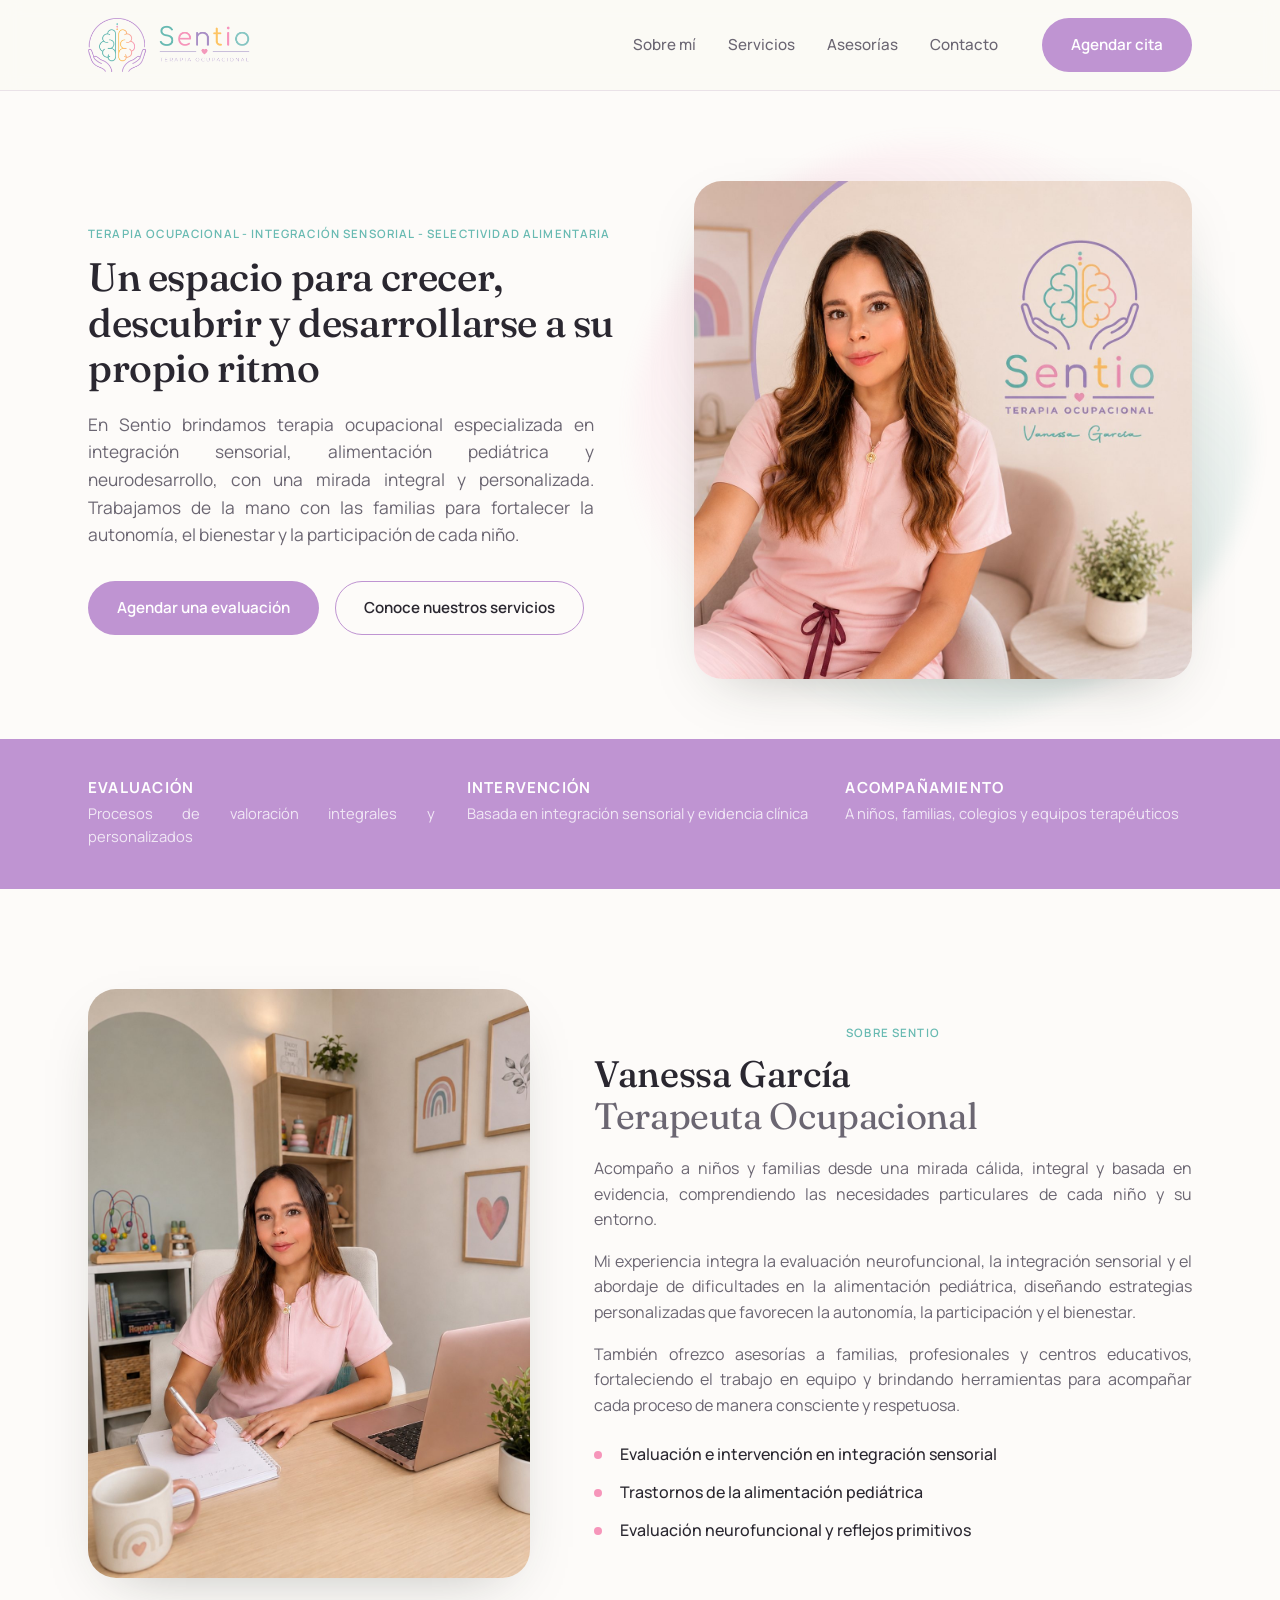
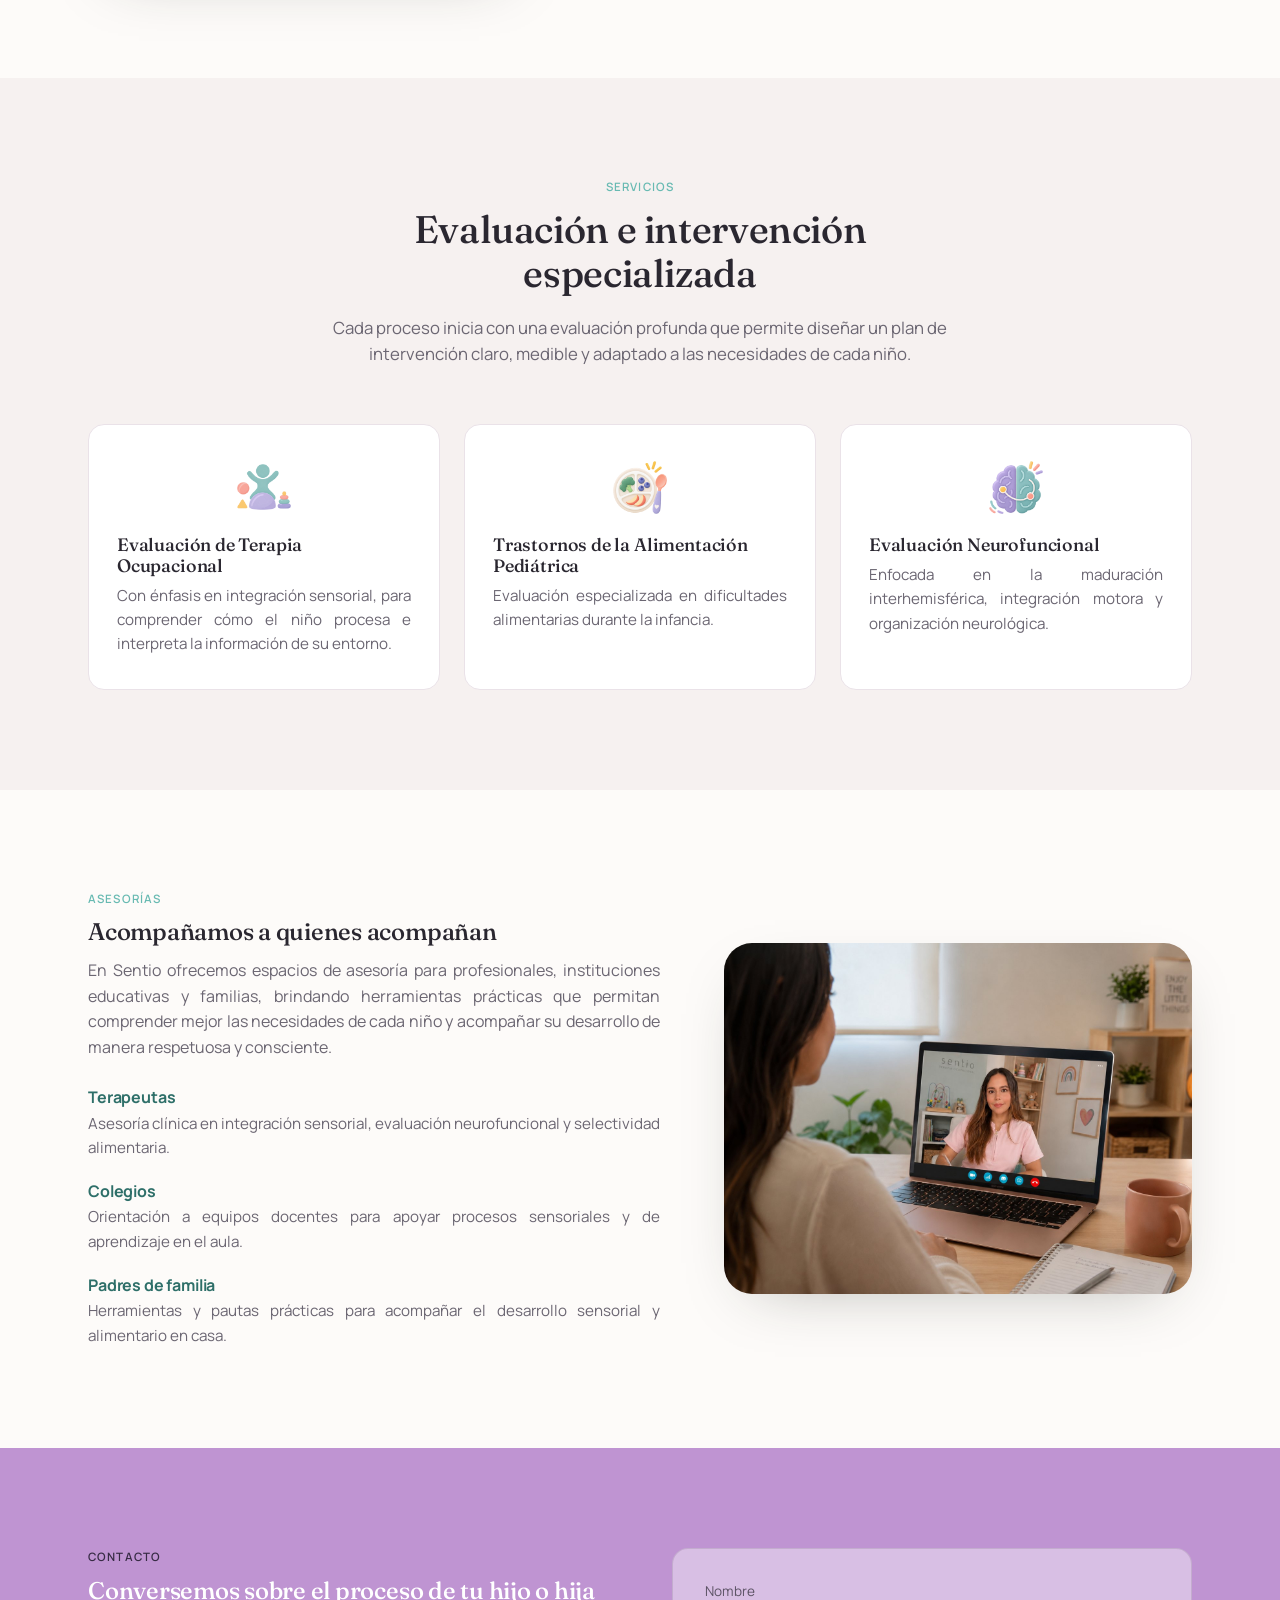
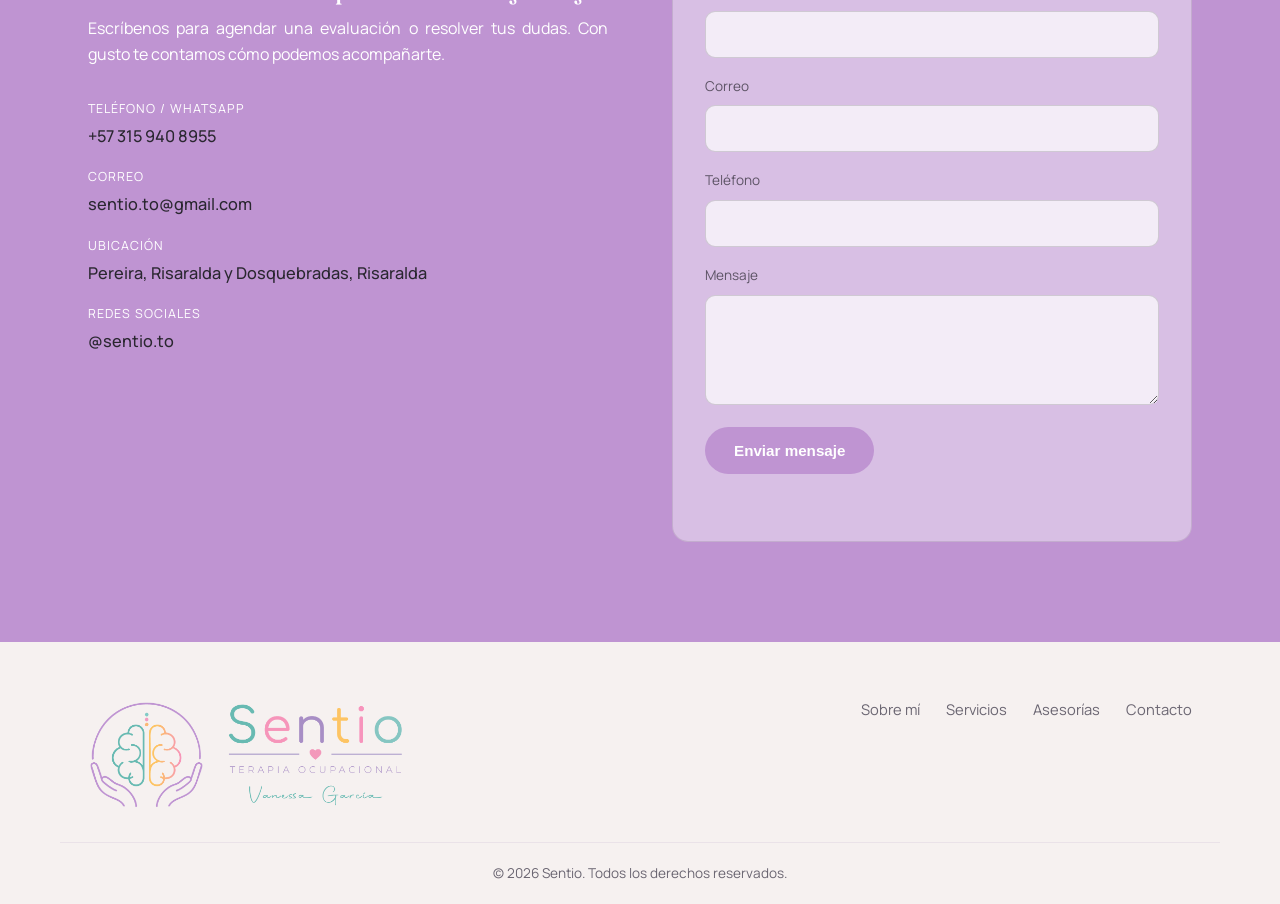
==== index.html @ c3e01d0d "Initial commit: Sentio website Sitio estático (HTML/CSS/JS) para el centro de terapia ocupacional Se" ====
<!DOCTYPE html>
<html lang="es">
<head>
<meta charset="UTF-8">
<meta name="viewport" content="width=device-width, initial-scale=1.0">
<title>Sentio | Terapia Ocupacional &mdash; Vanessa García</title>
<meta name="description" content="Sentio, centro de terapia ocupacional dirigido por Vanessa García. Evaluación e intervención en integración sensorial, trastornos de la alimentación pediátrica, evaluación neurofuncional, reflejos primitivos y selectividad alimentaria. Asesorías para terapeutas, colegios y padres.">
<link rel="preconnect" href="https://fonts.googleapis.com">
<link rel="preconnect" href="https://fonts.gstatic.com" crossorigin>
<link href="https://fonts.googleapis.com/css2?family=Fraunces:opsz,wght@9..144,400;9..144,500;9..144,600&family=Manrope:wght@300;400;500;600;700&display=swap" rel="stylesheet">
<link rel="stylesheet" href="css/style.css">
<link rel="icon" type="image/png" href="assets/logo/sentio-icon.png">
</head>
<body>

<!-- ============ HEADER ============ -->
<header class="site-header" id="top">
  <div class="container header-inner">
    <a href="#top" class="logo">
      <img src="assets/logo/sentio-logo.png" alt="Sentio — Terapia Ocupacional" class="logo-full" width="245" height="82">
    </a>

    <nav class="main-nav" id="main-nav">
      <a href="#sobre">Sobre mí</a>
      <a href="#servicios">Servicios</a>
      <a href="#asesorias">Asesorías</a>
      <a href="#contacto">Contacto</a>
    </nav>

    <a href="#contacto" class="btn btn-primary nav-cta">Agendar cita</a>

    <button class="menu-toggle" id="menu-toggle" aria-label="Abrir menú" aria-expanded="false">
      <span></span><span></span><span></span>
    </button>
  </div>
</header>

<!-- ============ HERO ============ -->
<section class="hero">
  <div class="container hero-inner">
    <div class="hero-copy">
      <p class="eyebrow">Terapia Ocupacional - Integración Sensorial - Selectividad Alimentaria</p>
      <h1>Un espacio para crecer, descubrir y desarrollarse a su propio ritmo</h1>
      <p class="hero-lead">
        En Sentio brindamos terapia ocupacional especializada en integración sensorial,
        alimentación pediátrica y neurodesarrollo, con una mirada integral y personalizada.
        Trabajamos de la mano con las familias para fortalecer la autonomía, el bienestar
        y la participación de cada niño.
      </p>
      <div class="hero-actions">
        <a href="#contacto" class="btn btn-primary">Agendar una evaluación</a>
        <a href="#servicios" class="btn btn-ghost">Conoce nuestros servicios</a>
      </div>
    </div>

    <div class="hero-media">
      <img src="assets/images/hero.jpg" alt="Vanessa García, terapeuta ocupacional de Sentio" class="hero-photo">
      <div class="hero-shape" aria-hidden="true"></div>
    </div>
  </div>
</section>

<!-- ============ MARCA / VALORES ============ -->
<section class="strip">
  <div class="container strip-inner">
    <div class="strip-item">
      <h3>Evaluación</h3>
      <p>Procesos de valoración integrales y personalizados</p>
    </div>
    <div class="strip-item">
      <h3>Intervención</h3>
      <p>Basada en integración sensorial y evidencia clínica</p>
    </div>
    <div class="strip-item">
      <h3>Acompañamiento</h3>
      <p>A niños, familias, colegios y equipos terapéuticos</p>
    </div>
  </div>
</section>

<!-- ============ SOBRE MÍ ============ -->
<section class="section" id="sobre">
  <div class="container about-grid">
    <div class="about-media">
      <img src="assets/images/vanessa.jpg" alt="Vanessa García, terapeuta ocupacional" class="about-photo">
    </div>
    <div class="about-copy">
      <p class="eyebrow">Sobre Sentio</p>
      <h2>Vanessa García<br><span class="text-muted">Terapeuta Ocupacional</span></h2>
      <p>
        Acompaño a niños y familias desde una mirada cálida, integral y basada en evidencia,
        comprendiendo las necesidades particulares de cada niño y su entorno.
      </p>
      <p>
        Mi experiencia integra la evaluación neurofuncional, la integración sensorial y el
        abordaje de dificultades en la alimentación pediátrica, diseñando estrategias
        personalizadas que favorecen la autonomía, la participación y el bienestar.
      </p>
      <p>
        También ofrezco asesorías a familias, profesionales y centros educativos, fortaleciendo
        el trabajo en equipo y brindando herramientas para acompañar cada proceso de manera
        consciente y respetuosa.
      </p>
      <ul class="about-list">
        <li>Evaluación e intervención en integración sensorial</li>
        <li>Trastornos de la alimentación pediátrica</li>
        <li>Evaluación neurofuncional y reflejos primitivos</li>
      </ul>
    </div>
  </div>
</section>

<!-- ============ SERVICIOS ============ -->
<section class="section section-alt" id="servicios">
  <div class="container">
    <div class="section-head">
      <p class="eyebrow">Servicios</p>
      <h2>Evaluación e intervención especializada</h2>
      <p class="section-lead">
        Cada proceso inicia con una evaluación profunda que permite diseñar un plan de intervención
        claro, medible y adaptado a las necesidades de cada niño.
      </p>
    </div>

    <div class="cards-grid">
      <article class="card">
        <div class="card-icon" aria-hidden="true">
          <img src="assets/icons/icon-evaluacion-to.png" alt="">
        </div>
        <h3>Evaluación de Terapia Ocupacional</h3>
        <p>Con énfasis en integración sensorial, para comprender cómo el niño procesa e interpreta la información de su entorno.</p>
      </article>

      <article class="card">
        <div class="card-icon" aria-hidden="true">
          <img src="assets/icons/icon-alimentacion.png" alt="">
        </div>
        <h3>Trastornos de la Alimentación Pediátrica</h3>
        <p>Evaluación especializada en dificultades alimentarias durante la infancia.</p>
      </article>

      <article class="card">
        <div class="card-icon" aria-hidden="true">
          <img src="assets/icons/icon-neurofuncional.png" alt="">
        </div>
        <h3>Evaluación Neurofuncional</h3>
        <p>Enfocada en la maduración interhemisférica, integración motora y organización neurológica.</p>
      </article>
    </div>
  </div>
</section>

<!-- ============ ASESORÍAS ============ -->
<section class="section" id="asesorias">
  <div class="container asesorias-grid">
    <div class="asesorias-copy">
      <p class="eyebrow">Asesorías</p>
      <h2>Acompañamos a quienes acompañan</h2>
      <p>
        En Sentio ofrecemos espacios de asesoría para profesionales, instituciones educativas
        y familias, brindando herramientas prácticas que permitan comprender mejor las
        necesidades de cada niño y acompañar su desarrollo de manera respetuosa y consciente.
      </p>
      <div class="asesorias-list">
        <div class="asesorias-item">
          <h4>Terapeutas</h4>
          <p>Asesoría clínica en integración sensorial, evaluación neurofuncional y selectividad alimentaria.</p>
        </div>
        <div class="asesorias-item">
          <h4>Colegios</h4>
          <p>Orientación a equipos docentes para apoyar procesos sensoriales y de aprendizaje en el aula.</p>
        </div>
        <div class="asesorias-item">
          <h4>Padres de familia</h4>
          <p>Herramientas y pautas prácticas para acompañar el desarrollo sensorial y alimentario en casa.</p>
        </div>
      </div>
    </div>
    <div class="asesorias-media">
      <img src="assets/images/asesorias.jpg" alt="Asesoría virtual de Sentio a terapeutas, colegios y padres" class="asesorias-photo">
    </div>
  </div>
</section>

<!-- ============ CONTACTO ============ -->
<section class="section section-dark" id="contacto">
  <div class="container contact-grid">
    <div class="contact-copy">
      <p class="eyebrow">Contacto</p>
      <h2>Conversemos sobre el proceso de tu hijo o hija</h2>
      <p>
        Escríbenos para agendar una evaluación o resolver tus dudas. Con gusto te contamos cómo
        podemos acompañarte.
      </p>
      <ul class="contact-details">
        <li>
          <span class="contact-label">Teléfono / WhatsApp</span>
          <a href="https://wa.me/573159408955" target="_blank" rel="noopener">+57 315 940 8955</a>
        </li>
        <li>
          <span class="contact-label">Correo</span>
          <a href="mailto:sentio.to@gmail.com">sentio.to@gmail.com</a>
        </li>
        <li>
          <span class="contact-label">Ubicación</span>
          <span>Pereira, Risaralda y Dosquebradas, Risaralda</span>
        </li>
        <li>
          <span class="contact-label">Redes sociales</span>
          <a href="https://www.instagram.com/sentio.to/" target="_blank" rel="noopener">@sentio.to</a>
        </li>
      </ul>
    </div>

    <form class="contact-form" id="contact-form" action="contact.php" method="POST">
      <div class="form-row">
        <label for="name">Nombre</label>
        <input type="text" id="name" name="name" required>
      </div>
      <div class="form-row">
        <label for="email">Correo</label>
        <input type="email" id="email" name="email" required>
      </div>
      <div class="form-row">
        <label for="phone">Teléfono</label>
        <input type="tel" id="phone" name="phone">
      </div>
      <div class="form-row">
        <label for="message">Mensaje</label>
        <textarea id="message" name="message" rows="4" required></textarea>
      </div>
      <!-- honeypot anti-spam: campo oculto que los bots suelen rellenar -->
      <div class="form-hp" aria-hidden="true">
        <label for="website">Sitio web</label>
        <input type="text" id="website" name="website" tabindex="-1" autocomplete="off">
      </div>
      <button type="submit" class="btn btn-primary form-submit">Enviar mensaje</button>
      <p class="form-note" id="form-note"></p>
    </form>
  </div>
</section>

<!-- ============ FOOTER ============ -->
<footer class="site-footer">
  <div class="container footer-inner">
    <div class="footer-brand">
      <img src="assets/logo/sentio-wordmark.png" alt="Sentio — Terapia Ocupacional" class="footer-logo-img" width="220" height="87">
    </div>
    <nav class="footer-nav">
      <a href="#sobre">Sobre mí</a>
      <a href="#servicios">Servicios</a>
      <a href="#asesorias">Asesorías</a>
      <a href="#contacto">Contacto</a>
    </nav>
  </div>
  <div class="container">
    <p class="footer-copy">&copy; <span id="year"></span> Sentio. Todos los derechos reservados.</p>
  </div>
</footer>

<script src="js/script.js"></script>
</body>
</html>
---- css/style.css ----
/* ==========================================================================
   SENTIO — hoja de estilos
   Paleta y tipografía marcadas como PLACEHOLDER: reemplazar los valores en
   :root cuando Vanessa provea los colores y logo oficiales de la marca.
   ========================================================================== */

:root{
  /* --- Colores de marca Sentio (extraídos del logotipo) --- */
  --color-teal:          #3F9088;   /* turquesa — color primario */
  --color-teal-light:    #68BAB2;
  --color-teal-dark:     #2E6F69;
  --color-pink:          #F695BA;   /* rosa */
  --color-pink-dark:     #E4679C;
  --color-purple:        #BF94D2;   /* lavanda */
  --color-purple-dark:   #8C68A3;
  --color-purple-deep:   #372B45;   /* lavanda muy oscuro — fondo sección contacto */
  --color-yellow:        #FDC464;   /* amarillo/durazno */

  --color-primary:       var(--color-teal);
  --color-primary-dark:  var(--color-teal-dark);
  --color-accent:        var(--color-pink);
  --color-ink:           #2A2730;   /* texto principal */
  --color-ink-soft:      #6B6672;
  --color-bg:            #FDFBF9;   /* fondo cálido */
  --color-bg-alt:        #F6F1F0;
  --color-surface:       #FFFFFF;
  --color-border:        #EAE2E8;

  --font-display: "Fraunces", Georgia, serif;
  --font-body: "Manrope", -apple-system, BlinkMacSystemFont, "Segoe UI", sans-serif;

  --radius-lg: 28px;
  --radius-md: 16px;
  --radius-sm: 10px;

  --shadow-soft: 0 20px 60px -30px rgba(35, 40, 31, 0.35);
  --container-w: 1160px;
}

*, *::before, *::after{ box-sizing: border-box; }
html{ scroll-behavior: smooth; }
body{
  margin: 0;
  font-family: var(--font-body);
  color: var(--color-ink);
  background: var(--color-bg);
  line-height: 1.6;
  -webkit-font-smoothing: antialiased;
}
img{ max-width: 100%; display: block; }
a{ color: inherit; text-decoration: none; }
ul{ list-style: none; margin: 0; padding: 0; }
h1, h2, h3, h4{
  font-family: var(--font-display);
  font-weight: 500;
  line-height: 1.15;
  margin: 0 0 .5em;
  letter-spacing: -0.01em;
}
p{ margin: 0 0 1em; color: var(--color-ink-soft); text-align: justify; }
.text-muted{ color: var(--color-ink-soft); font-weight: 400; }

.container{
  width: 100%;
  max-width: var(--container-w);
  margin: 0 auto;
  padding: 0 28px;
}

.eyebrow{
  text-transform: uppercase;
  letter-spacing: .1em;
  font-size: .72rem;
  font-weight: 600;
  color: var(--color-teal-light);
  margin-bottom: .9em;
}

/* --- Buttons --- */
.btn{
  display: inline-flex;
  align-items: center;
  justify-content: center;
  padding: 14px 28px;
  border-radius: 999px;
  font-weight: 600;
  font-size: .95rem;
  border: 1px solid transparent;
  cursor: pointer;
  transition: transform .18s ease, box-shadow .18s ease, background .18s ease, color .18s ease;
  white-space: nowrap;
}
.btn-primary{
  background: var(--color-purple);
  color: #fff;
  box-shadow: var(--shadow-soft);
}
.btn-primary:hover{ background: var(--color-purple-dark); transform: translateY(-2px); }
.btn-ghost{
  background: transparent;
  color: var(--color-ink);
  border-color: var(--color-purple);
}
.btn-ghost:hover{ border-color: var(--color-purple-dark); color: var(--color-purple-dark); }

/* ==========================================================================
   HEADER
   ========================================================================== */
.site-header{
  position: sticky;
  top: 0;
  z-index: 100;
  background: rgba(251, 249, 245, 0.85);
  backdrop-filter: blur(10px);
  border-bottom: 1px solid var(--color-border);
}
.header-inner{
  display: flex;
  align-items: center;
  justify-content: space-between;
  padding-top: 18px;
  padding-bottom: 18px;
  gap: 24px;
}
.logo{
  display: inline-flex;
  align-items: center;
  gap: 10px;
  color: var(--color-primary-dark);
}
.logo-full{ display: block; height: 54px; width: auto; }
.main-nav{ display: flex; gap: 32px; margin-left: auto; }
.main-nav a{
  font-size: .95rem;
  font-weight: 500;
  color: var(--color-ink-soft);
  transition: color .15s ease;
}
.main-nav a:hover{ color: var(--color-primary-dark); }
.nav-cta{ margin-left: 20px; }
.menu-toggle{
  display: none;
  flex-direction: column;
  gap: 5px;
  background: none;
  border: none;
  cursor: pointer;
  padding: 6px;
}
.menu-toggle span{
  width: 22px; height: 2px; background: var(--color-ink);
  transition: transform .2s ease, opacity .2s ease;
}

/* ==========================================================================
   HERO
   ========================================================================== */
.hero{ padding: 90px 0 60px; overflow: hidden; }
.hero-inner{
  display: grid;
  grid-template-columns: 1.05fr .95fr;
  align-items: center;
  gap: 56px;
}
.hero h1{
  font-size: clamp(1.8rem, 3.1vw, 2.6rem);
  color: var(--color-ink);
}
.hero-lead{ font-size: 1.08rem; max-width: 46ch; text-align: justify; }
.hero-actions{ display: flex; gap: 16px; margin-top: 32px; flex-wrap: wrap; }

.hero-media{ position: relative; }
.hero-shape{
  position: absolute;
  inset: -8% -12%;
  background: radial-gradient(circle at 30% 30%, var(--color-accent) 0%, transparent 60%),
              radial-gradient(circle at 75% 75%, var(--color-primary) 0%, transparent 55%);
  opacity: .18;
  z-index: 0;
  border-radius: 50%;
  filter: blur(10px);
}
.hero-photo{
  position: relative;
  z-index: 1;
  aspect-ratio: 1 / 1;
  width: 100%;
  object-fit: cover;
  border-radius: var(--radius-lg);
  box-shadow: var(--shadow-soft);
}

/* ==========================================================================
   STRIP
   ========================================================================== */
.strip{ background: var(--color-purple); color: #fff; padding: 40px 0; }
.strip-inner{
  display: grid;
  grid-template-columns: repeat(3, 1fr);
  gap: 32px;
}
.strip-item h3{
  font-family: var(--font-body);
  font-size: .95rem;
  font-weight: 700;
  text-transform: uppercase;
  letter-spacing: .08em;
  color: #fff;
  margin-bottom: .35em;
}
.strip-item p{ color: rgba(255,255,255,.78); margin: 0; font-size: .92rem; }

/* ==========================================================================
   SECTIONS (generic)
   ========================================================================== */
.section{ padding: 100px 0; }
.section-alt{ background: var(--color-bg-alt); }
.section-head{ max-width: 640px; margin: 0 auto 56px; text-align: center; }
.section-head p{ text-align: center; }
.section-head h2{ font-size: clamp(1.8rem, 3vw, 2.4rem); }
.section-lead{ font-size: 1.05rem; }

/* --- About --- */
.about-grid{
  display: grid;
  grid-template-columns: .85fr 1.15fr;
  gap: 64px;
  align-items: center;
}
.about-photo{
  aspect-ratio: 3 / 4;
  width: 100%;
  object-fit: cover;
  border-radius: var(--radius-lg);
  box-shadow: var(--shadow-soft);
}
.about-copy .eyebrow{ text-align: center; }
.about-copy h2{ font-size: clamp(1.8rem, 3vw, 2.3rem); }
.about-list{ margin-top: 24px; display: flex; flex-direction: column; gap: 12px; }
.about-list li{
  position: relative;
  padding-left: 26px;
  color: var(--color-ink);
  font-weight: 500;
}
.about-list li::before{
  content: "";
  position: absolute;
  left: 0; top: 9px;
  width: 8px; height: 8px;
  border-radius: 50%;
  background: var(--color-accent);
}

/* --- Cards / Servicios --- */
.cards-grid{
  display: grid;
  grid-template-columns: repeat(3, 1fr);
  gap: 24px;
}
.card{
  background: var(--color-surface);
  border: 1px solid var(--color-border);
  border-radius: var(--radius-md);
  padding: 32px 28px;
  transition: transform .2s ease, box-shadow .2s ease, border-color .2s ease;
}
.card:hover{
  transform: translateY(-4px);
  box-shadow: var(--shadow-soft);
  border-color: transparent;
}
.card-icon{
  width: 60px; height: 60px;
  margin: 0 auto 18px;
}
.card-icon img{ width: 100%; height: 100%; object-fit: contain; }
.card h3{ font-size: 1.12rem; margin-bottom: .4em; }
.card p{ font-size: .95rem; margin: 0; }

/* --- Asesorías --- */
.asesorias-grid{
  display: grid;
  grid-template-columns: 1.1fr .9fr;
  gap: 64px;
  align-items: center;
}
.asesorias-list{ display: flex; flex-direction: column; gap: 22px; margin-top: 28px; }
.asesorias-item h4{
  font-family: var(--font-body);
  font-size: 1rem;
  font-weight: 700;
  color: var(--color-primary-dark);
  margin-bottom: .3em;
}
.asesorias-item p{ margin: 0; font-size: .95rem; }
.asesorias-photo{
  aspect-ratio: 4 / 3;
  width: 100%;
  object-fit: cover;
  border-radius: var(--radius-lg);
  box-shadow: var(--shadow-soft);
}

/* --- Contacto --- */
.section-dark{
  background: var(--color-purple);
  color: var(--color-ink);
}
.section-dark .eyebrow{ color: var(--color-purple-deep); }
.section-dark h2{ color: #fff; }
.section-dark p{ color: #fff; }
.contact-grid{
  display: grid;
  grid-template-columns: 1fr 1fr;
  gap: 64px;
  align-items: start;
}
.contact-details{ display: flex; flex-direction: column; gap: 18px; margin-top: 32px; }
.contact-details li{ display: flex; flex-direction: column; gap: 4px; }
.contact-label{ font-size: .78rem; text-transform: uppercase; letter-spacing: .08em; color: #fff; }
.contact-details a, .contact-details span:not(.contact-label){ font-size: 1.02rem; font-weight: 500; color: var(--color-ink); }

.contact-form{
  position: relative;
  background: rgba(255,255,255,.4);
  border: 1px solid rgba(42, 39, 48, .12);
  border-radius: var(--radius-md);
  padding: 32px;
  display: flex;
  flex-direction: column;
  gap: 18px;
}
.form-row{ display: flex; flex-direction: column; gap: 8px; }
.form-row label{ font-size: .85rem; color: rgba(42, 39, 48, .7); }
.form-row input, .form-row textarea{
  background: rgba(255,255,255,.7);
  border: 1px solid rgba(42, 39, 48, .18);
  border-radius: var(--radius-sm);
  padding: 12px 14px;
  color: var(--color-ink);
  font-family: var(--font-body);
  font-size: .95rem;
  resize: vertical;
}
.form-row input:focus, .form-row textarea:focus{
  outline: none;
  border-color: var(--color-primary);
}
.form-submit{ margin-top: 4px; align-self: flex-start; }
.form-note{ font-size: .88rem; color: var(--color-purple-deep); min-height: 1.2em; margin: 0; }
.form-hp{ position: absolute; left: -9999px; width: 1px; height: 1px; overflow: hidden; }

/* ==========================================================================
   FOOTER
   ========================================================================== */
.site-footer{ background: var(--color-bg-alt); padding-top: 56px; }
.footer-inner{
  display: flex;
  justify-content: space-between;
  align-items: flex-start;
  flex-wrap: wrap;
  gap: 24px;
  padding-bottom: 32px;
  border-bottom: 1px solid var(--color-border);
}
.footer-logo-img{ height: 112px; width: auto; }
.footer-nav{ display: flex; gap: 26px; }
.footer-nav a{ font-size: .92rem; color: var(--color-ink-soft); }
.footer-nav a:hover{ color: var(--color-primary-dark); }
.footer-copy{ text-align: center; font-size: .85rem; padding: 20px 0; margin: 0; color: var(--color-ink-soft); }

/* ==========================================================================
   RESPONSIVE
   ========================================================================== */
@media (max-width: 940px){
  .hero-inner, .about-grid, .asesorias-grid, .contact-grid{
    grid-template-columns: 1fr;
  }
  .hero-media{ order: -1; }
  .about-media{ max-width: 360px; }
  .cards-grid{ grid-template-columns: repeat(2, 1fr); }
  .strip-inner{ grid-template-columns: 1fr; text-align: center; gap: 20px; }
}

@media (max-width: 760px){
  .main-nav, .nav-cta{ display: none; }
  .menu-toggle{ display: flex; }
  .site-header.nav-open .main-nav{
    display: flex;
    position: absolute;
    top: 100%; left: 0; right: 0;
    flex-direction: column;
    background: var(--color-bg);
    padding: 20px 28px 28px;
    border-bottom: 1px solid var(--color-border);
    gap: 18px;
  }
  .site-header.nav-open .main-nav a:last-child{
    color: var(--color-primary-dark);
    font-weight: 700;
  }
  .cards-grid{ grid-template-columns: 1fr; }
  .section{ padding: 72px 0; }
  .hero{ padding-top: 56px; }
}
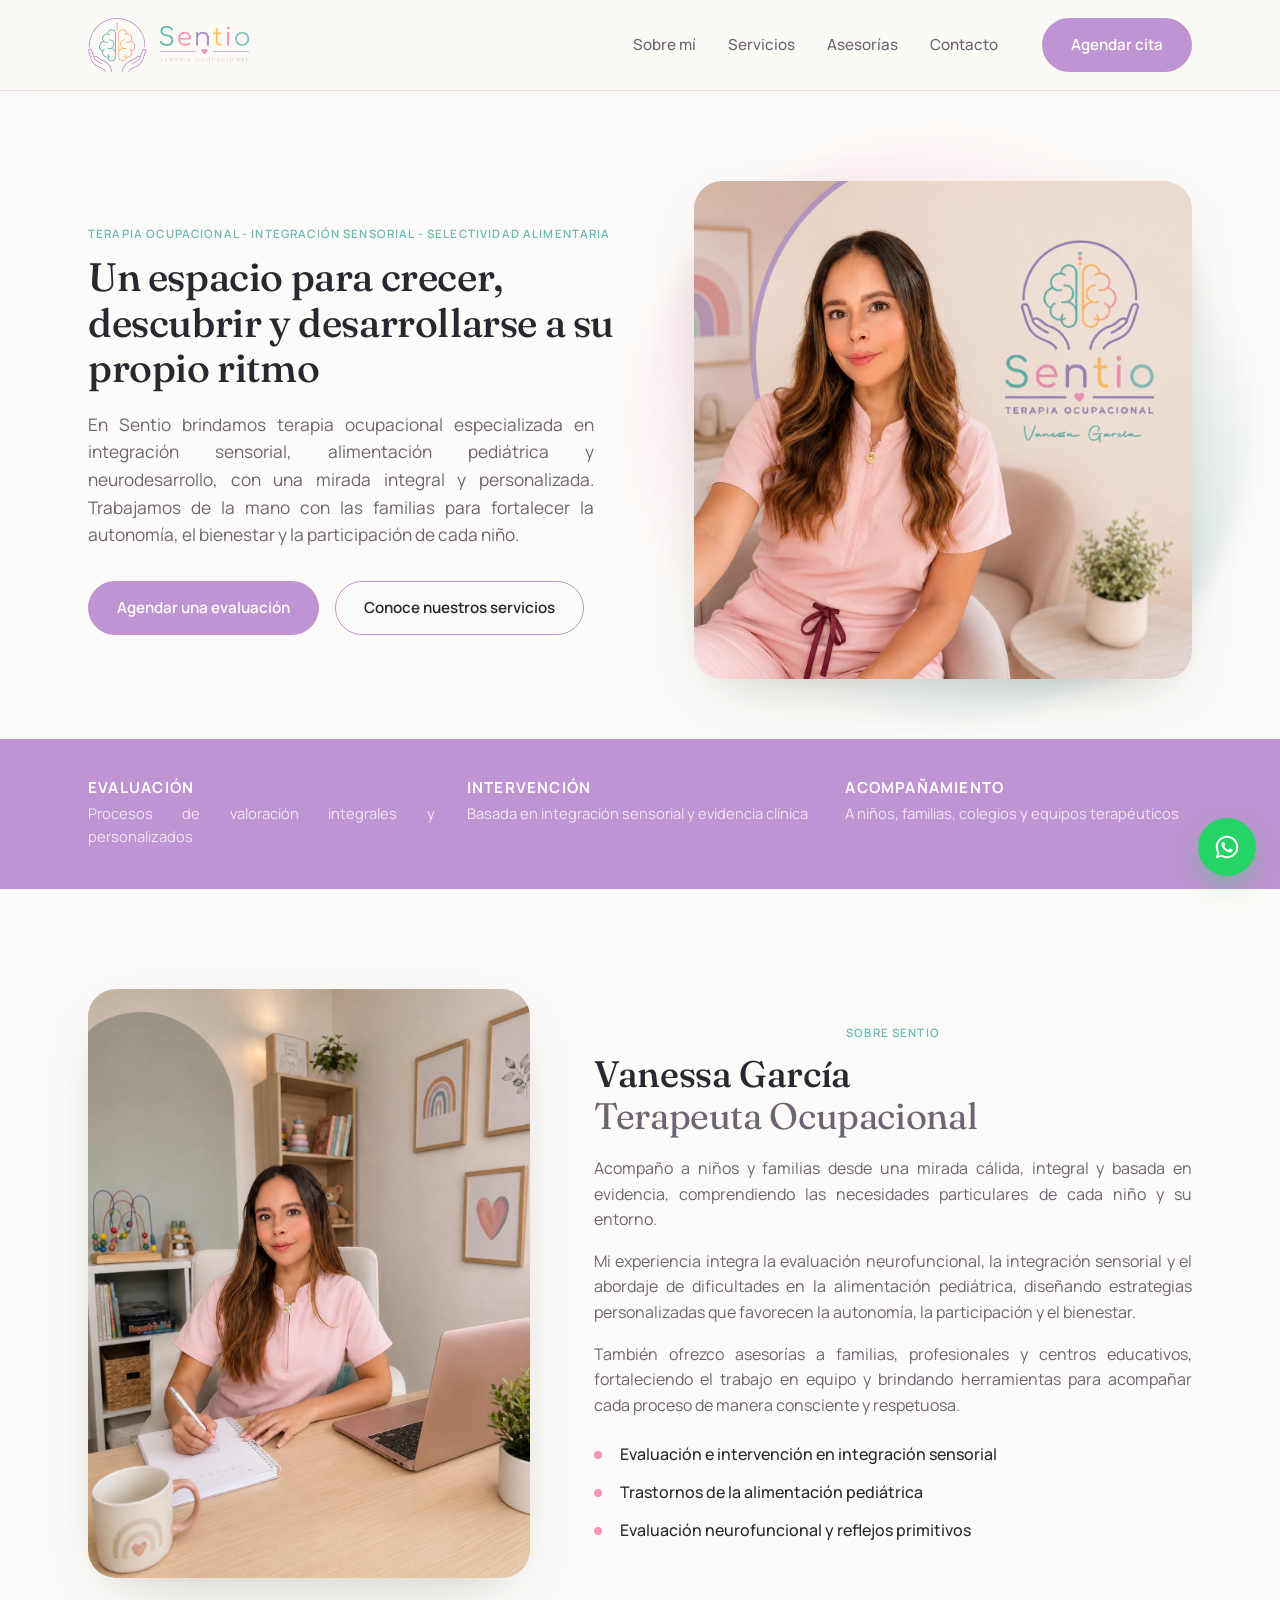
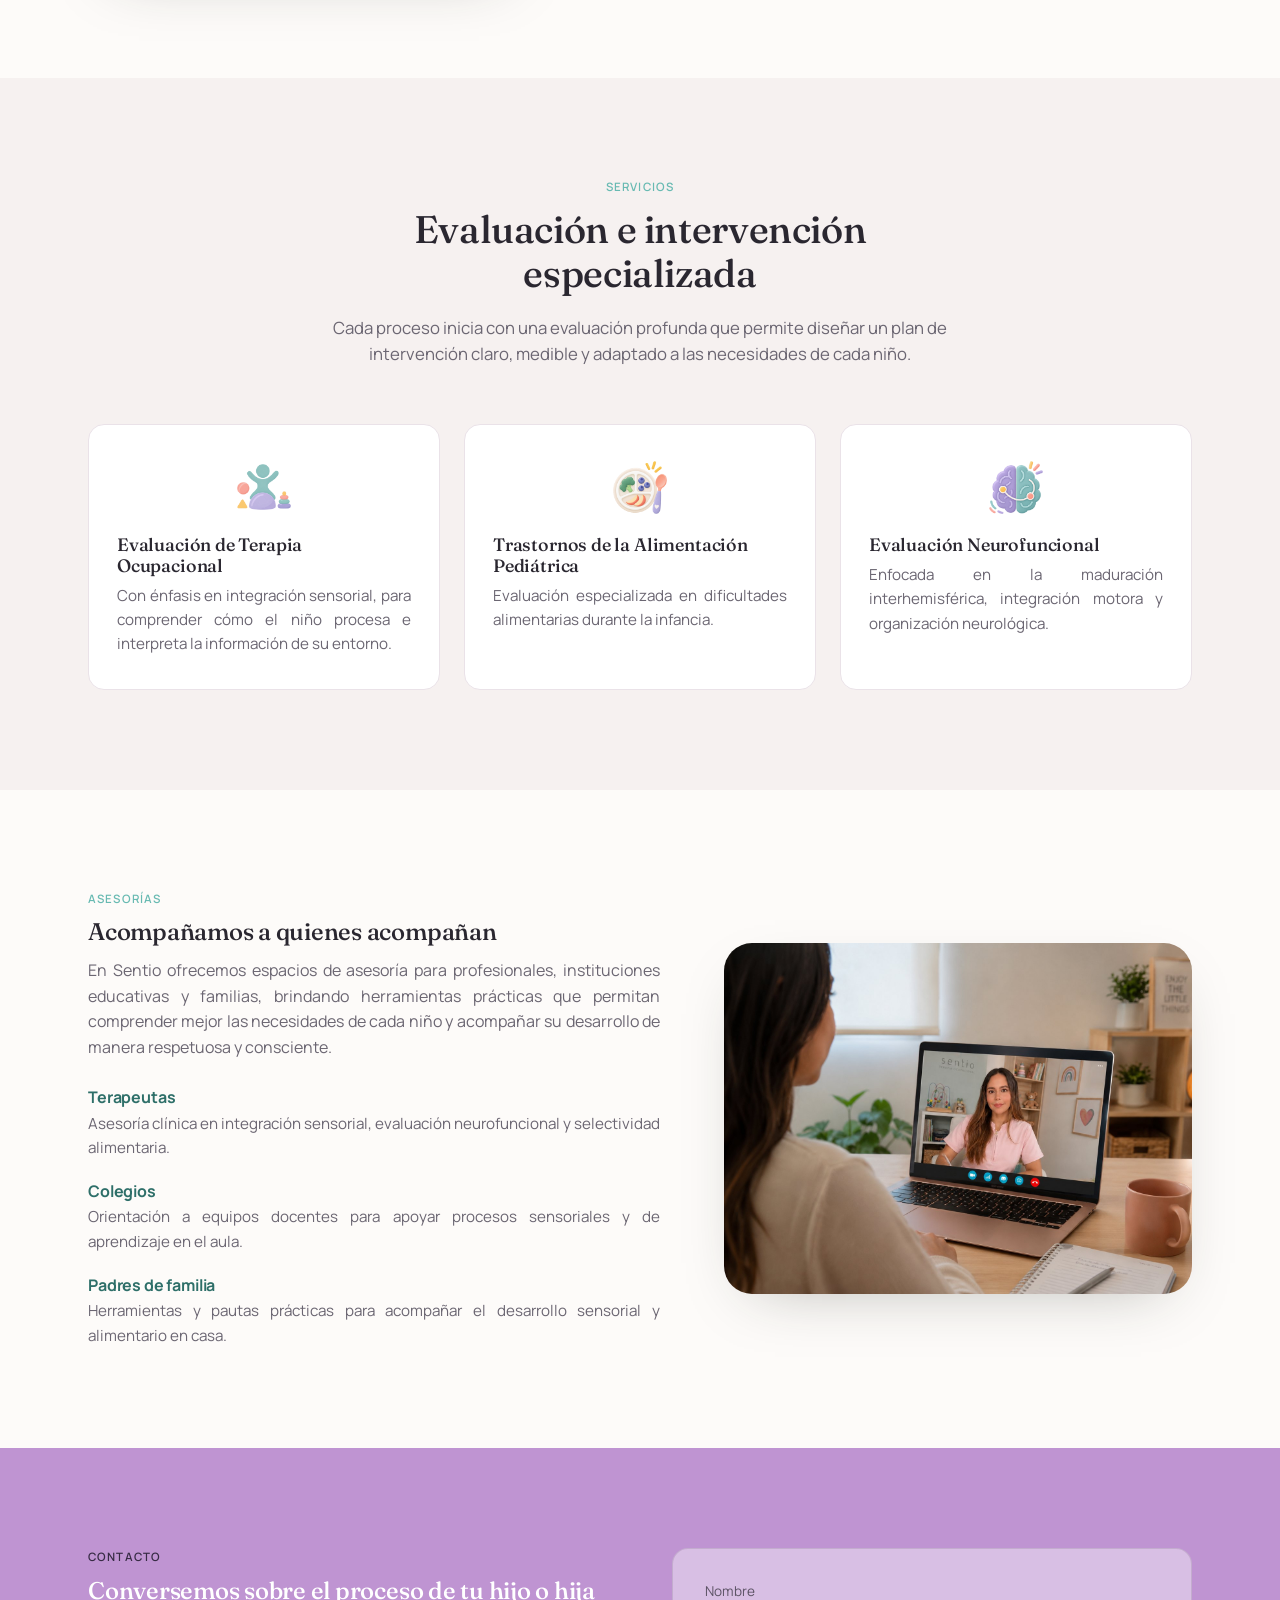
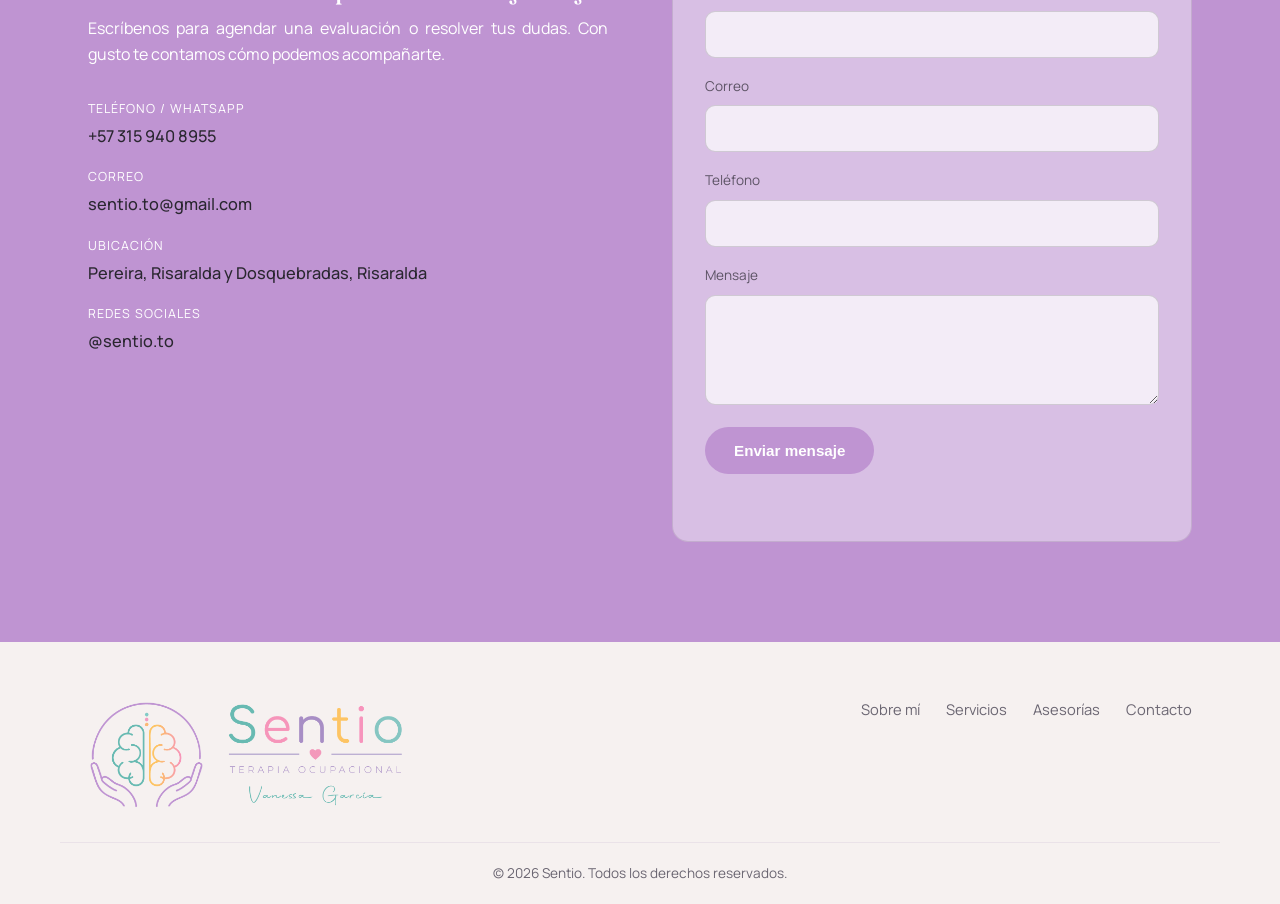
==== commit 72301ba8: "Add floating WhatsApp button Botón flotante fijo en la esquina inferior derecha que enlaza directame" ====
--- a/index.html
+++ b/index.html
@@ -258,6 +258,12 @@
   </div>
 </footer>
 
+<a href="https://wa.me/573159408955" target="_blank" rel="noopener" class="whatsapp-float" aria-label="Escríbenos por WhatsApp">
+  <svg viewBox="0 0 32 32" fill="currentColor" xmlns="http://www.w3.org/2000/svg" aria-hidden="true">
+    <path d="M16.01 4C9.39 4 4 9.39 4 16.01c0 2.12.55 4.19 1.6 6.02L4 28l6.13-1.57a11.98 11.98 0 0 0 5.88 1.53h.01c6.62 0 12-5.39 12-12.01C28 9.39 22.63 4 16.01 4zm0 21.98h-.01a9.9 9.9 0 0 1-5.06-1.39l-.36-.21-3.64.93.97-3.54-.24-.36a9.93 9.93 0 0 1-1.53-5.3C6.14 10.5 10.5 6.13 16.01 6.13c2.65 0 5.14 1.04 7.01 2.91a9.86 9.86 0 0 1 2.9 6.97c0 5.51-4.49 9.97-9.91 9.97zm5.44-7.46c-.3-.15-1.76-.87-2.03-.97-.27-.1-.47-.15-.67.15-.2.3-.77.97-.94 1.17-.17.2-.35.22-.65.07-.3-.15-1.25-.46-2.38-1.47-.88-.78-1.47-1.75-1.65-2.05-.17-.3-.02-.46.13-.61.13-.13.3-.35.45-.52.15-.17.2-.3.3-.5.1-.2.05-.37-.02-.52-.07-.15-.67-1.62-.92-2.22-.24-.58-.49-.5-.67-.51h-.57c-.2 0-.52.07-.79.37-.27.3-1.04 1.02-1.04 2.48s1.06 2.87 1.21 3.07c.15.2 2.09 3.2 5.07 4.48.71.31 1.26.49 1.69.62.71.23 1.35.2 1.86.12.57-.08 1.76-.72 2-1.41.25-.7.25-1.29.17-1.41-.07-.13-.27-.2-.57-.35z"/>
+  </svg>
+</a>
+
 <script src="js/script.js"></script>
 </body>
 </html>
--- a/css/style.css
+++ b/css/style.css
@@ -369,6 +369,36 @@
 .footer-nav a{ font-size: .92rem; color: var(--color-ink-soft); }
 .footer-nav a:hover{ color: var(--color-primary-dark); }
 .footer-copy{ text-align: center; font-size: .85rem; padding: 20px 0; margin: 0; color: var(--color-ink-soft); }
+
+/* ==========================================================================
+   WHATSAPP FLOTANTE
+   ========================================================================== */
+.whatsapp-float{
+  position: fixed;
+  right: 24px;
+  bottom: 24px;
+  z-index: 200;
+  width: 58px;
+  height: 58px;
+  display: flex;
+  align-items: center;
+  justify-content: center;
+  background: #25D366;
+  color: #fff;
+  border-radius: 50%;
+  box-shadow: 0 10px 28px -6px rgba(37, 211, 102, 0.6);
+  transition: transform .2s ease, box-shadow .2s ease;
+}
+.whatsapp-float svg{ width: 30px; height: 30px; }
+.whatsapp-float:hover{
+  transform: translateY(-3px) scale(1.05);
+  box-shadow: 0 14px 32px -6px rgba(37, 211, 102, 0.7);
+}
+
+@media (max-width: 600px){
+  .whatsapp-float{ right: 16px; bottom: 16px; width: 52px; height: 52px; }
+  .whatsapp-float svg{ width: 27px; height: 27px; }
+}
 
 /* ==========================================================================
    RESPONSIVE
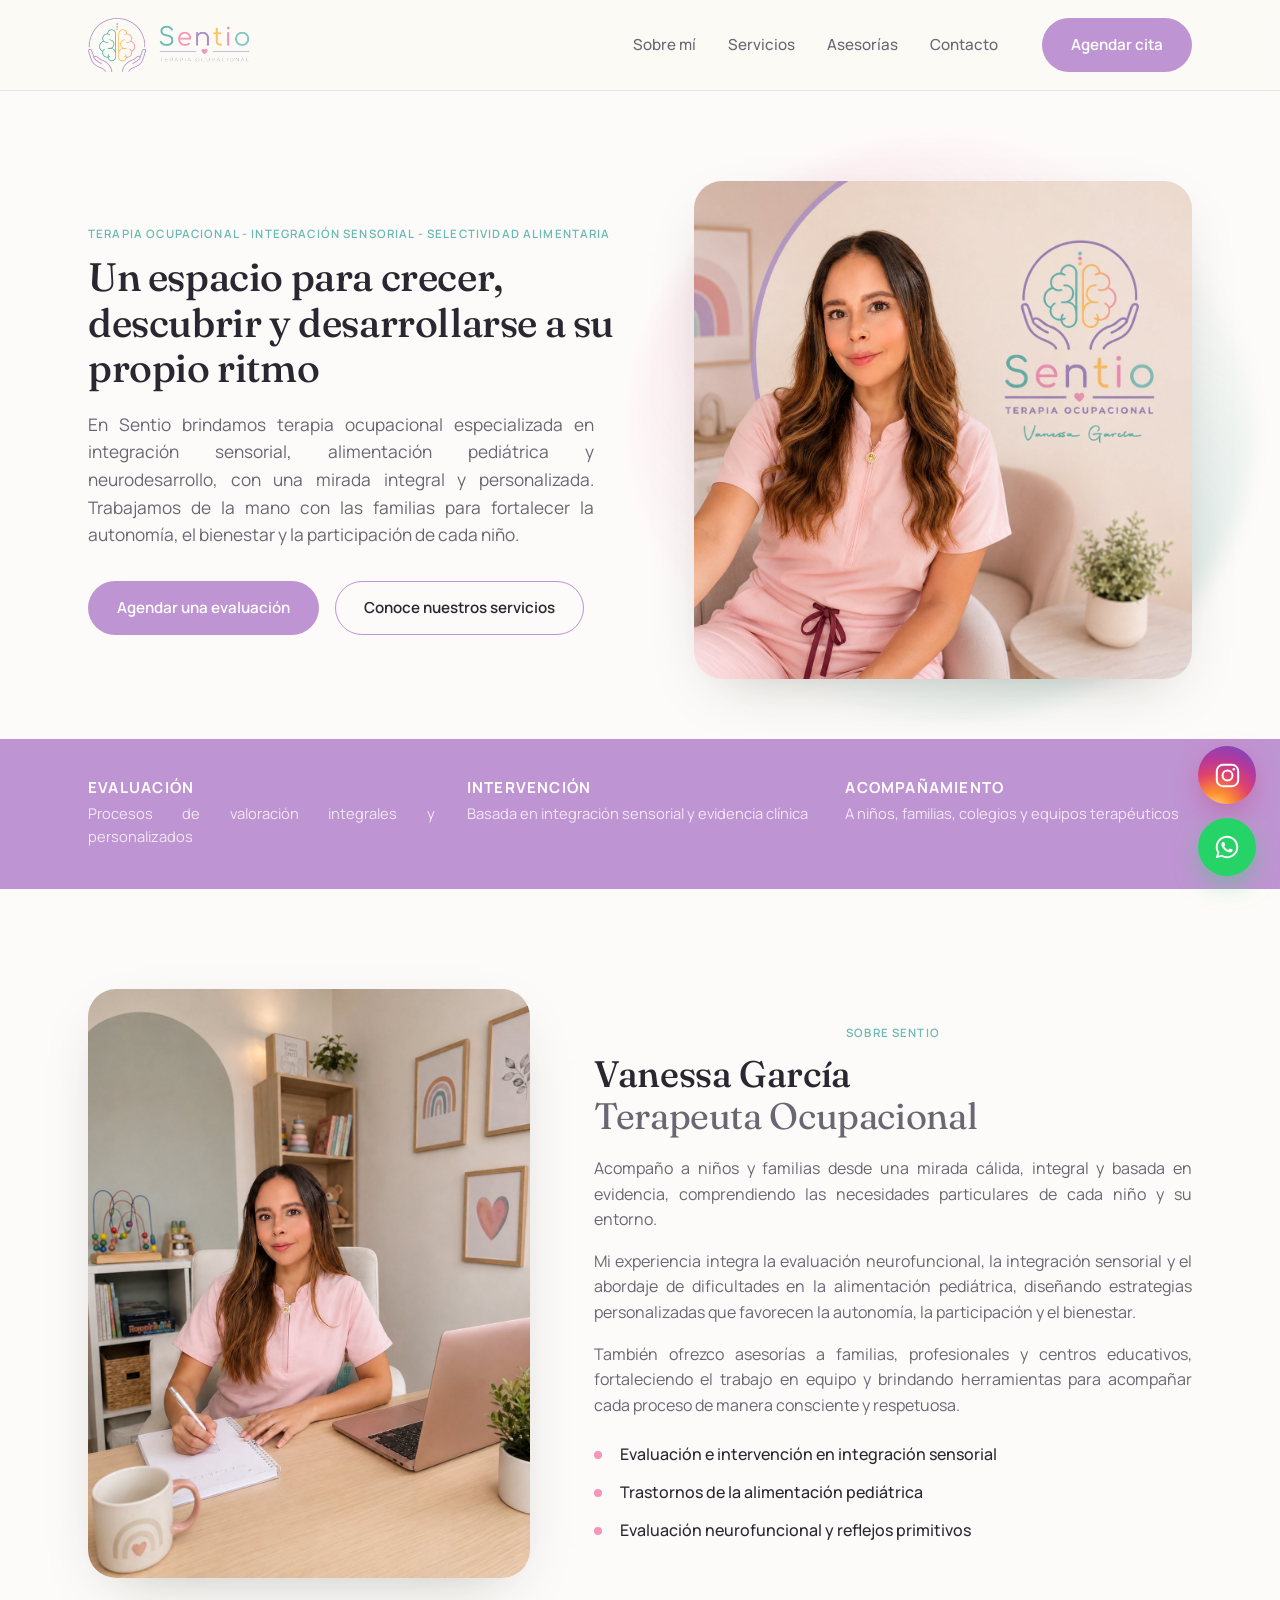
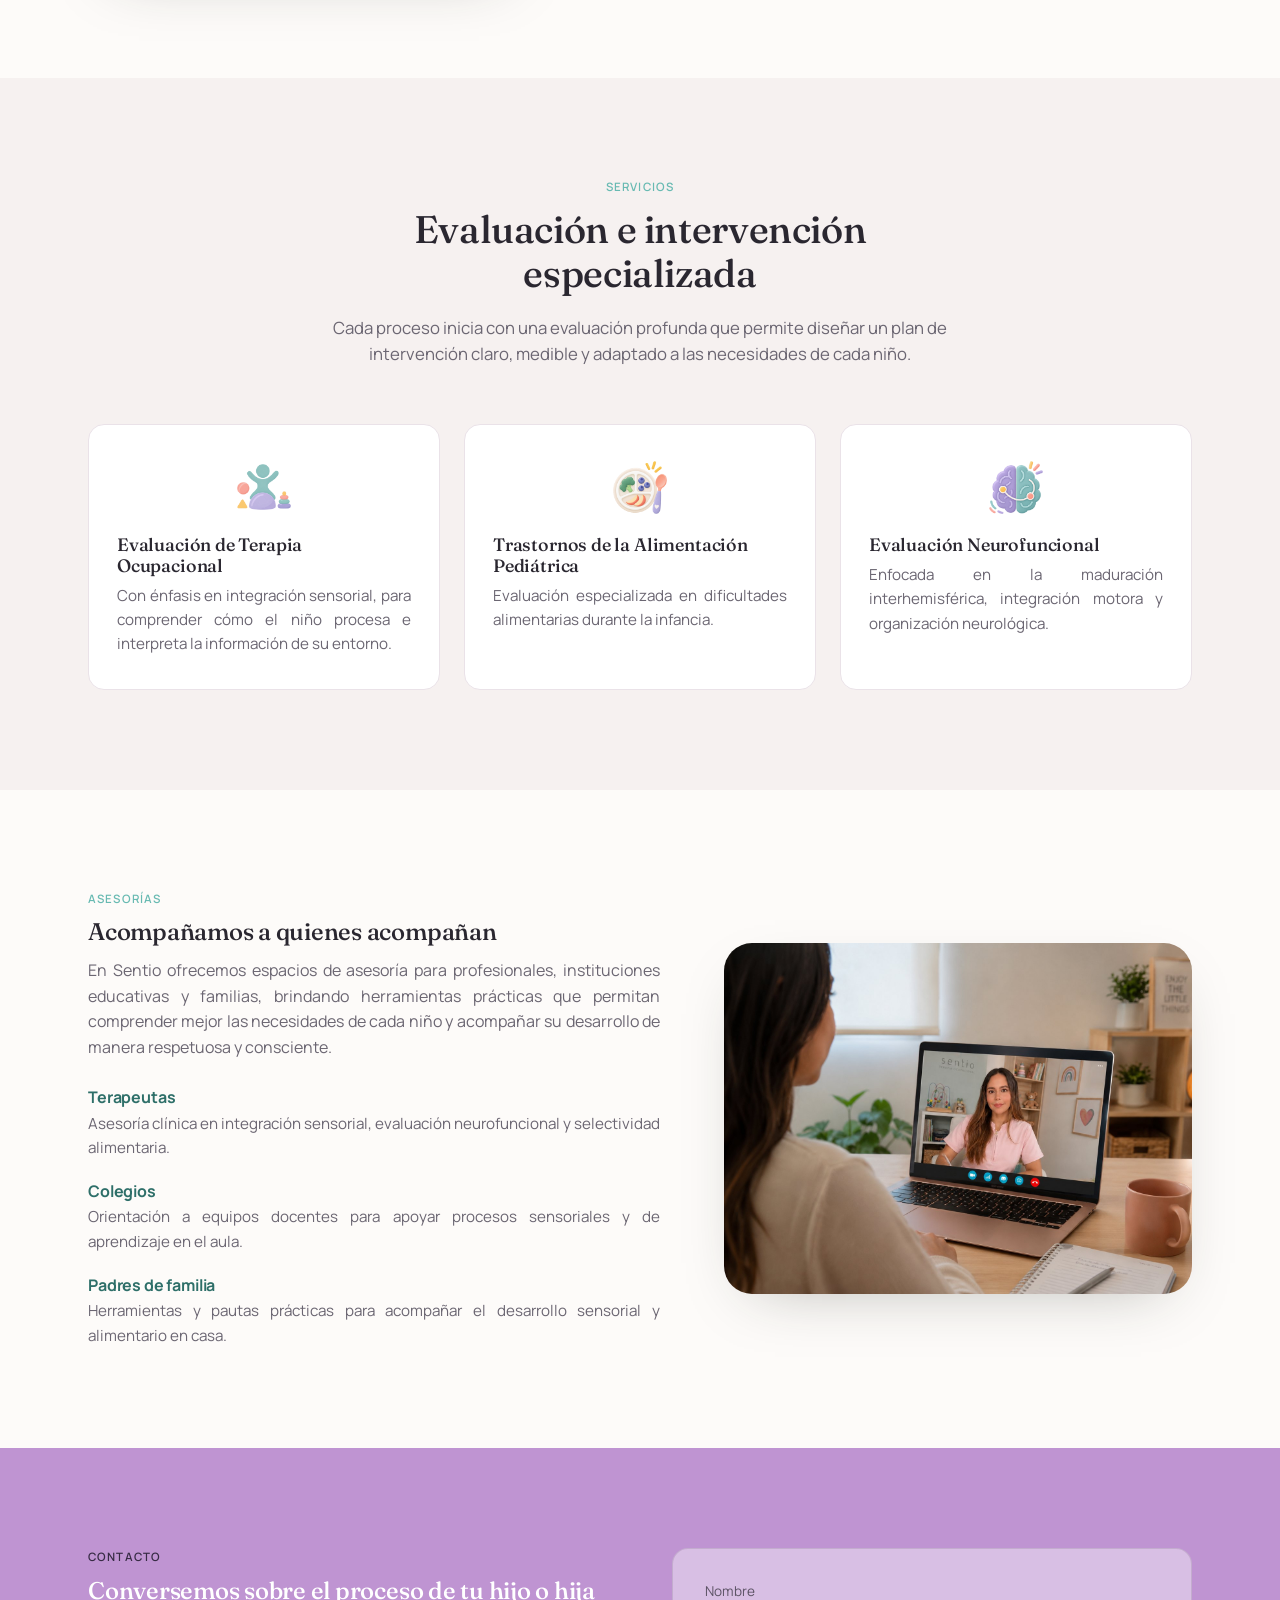
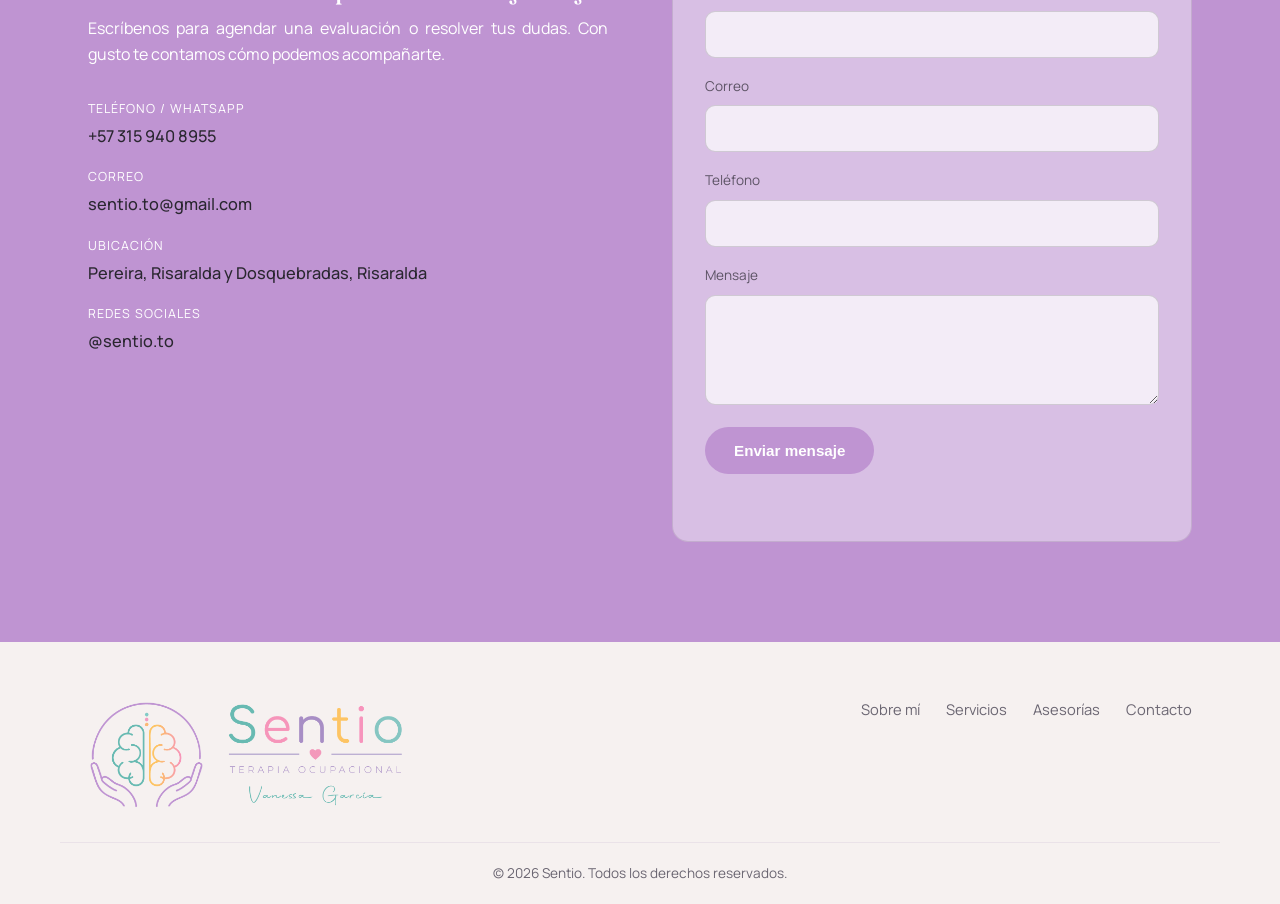
==== commit 632dd953: "Add floating Instagram button above WhatsApp Agrupa ambos botones flotantes en un contenedor común, " ====
--- a/index.html
+++ b/index.html
@@ -258,11 +258,20 @@
   </div>
 </footer>
 
-<a href="https://wa.me/573159408955" target="_blank" rel="noopener" class="whatsapp-float" aria-label="Escríbenos por WhatsApp">
-  <svg viewBox="0 0 32 32" fill="currentColor" xmlns="http://www.w3.org/2000/svg" aria-hidden="true">
-    <path d="M16.01 4C9.39 4 4 9.39 4 16.01c0 2.12.55 4.19 1.6 6.02L4 28l6.13-1.57a11.98 11.98 0 0 0 5.88 1.53h.01c6.62 0 12-5.39 12-12.01C28 9.39 22.63 4 16.01 4zm0 21.98h-.01a9.9 9.9 0 0 1-5.06-1.39l-.36-.21-3.64.93.97-3.54-.24-.36a9.93 9.93 0 0 1-1.53-5.3C6.14 10.5 10.5 6.13 16.01 6.13c2.65 0 5.14 1.04 7.01 2.91a9.86 9.86 0 0 1 2.9 6.97c0 5.51-4.49 9.97-9.91 9.97zm5.44-7.46c-.3-.15-1.76-.87-2.03-.97-.27-.1-.47-.15-.67.15-.2.3-.77.97-.94 1.17-.17.2-.35.22-.65.07-.3-.15-1.25-.46-2.38-1.47-.88-.78-1.47-1.75-1.65-2.05-.17-.3-.02-.46.13-.61.13-.13.3-.35.45-.52.15-.17.2-.3.3-.5.1-.2.05-.37-.02-.52-.07-.15-.67-1.62-.92-2.22-.24-.58-.49-.5-.67-.51h-.57c-.2 0-.52.07-.79.37-.27.3-1.04 1.02-1.04 2.48s1.06 2.87 1.21 3.07c.15.2 2.09 3.2 5.07 4.48.71.31 1.26.49 1.69.62.71.23 1.35.2 1.86.12.57-.08 1.76-.72 2-1.41.25-.7.25-1.29.17-1.41-.07-.13-.27-.2-.57-.35z"/>
-  </svg>
-</a>
+<div class="floating-actions">
+  <a href="https://www.instagram.com/sentio.to/" target="_blank" rel="noopener" class="floating-btn instagram-float" aria-label="Síguenos en Instagram">
+    <svg viewBox="0 0 24 24" fill="none" xmlns="http://www.w3.org/2000/svg" aria-hidden="true">
+      <rect x="2.5" y="2.5" width="19" height="19" rx="5.5" stroke="currentColor" stroke-width="1.8"/>
+      <circle cx="12" cy="12" r="4.4" stroke="currentColor" stroke-width="1.8"/>
+      <circle cx="17.6" cy="6.4" r="1.15" fill="currentColor"/>
+    </svg>
+  </a>
+  <a href="https://wa.me/573159408955" target="_blank" rel="noopener" class="floating-btn whatsapp-float" aria-label="Escríbenos por WhatsApp">
+    <svg viewBox="0 0 32 32" fill="currentColor" xmlns="http://www.w3.org/2000/svg" aria-hidden="true">
+      <path d="M16.01 4C9.39 4 4 9.39 4 16.01c0 2.12.55 4.19 1.6 6.02L4 28l6.13-1.57a11.98 11.98 0 0 0 5.88 1.53h.01c6.62 0 12-5.39 12-12.01C28 9.39 22.63 4 16.01 4zm0 21.98h-.01a9.9 9.9 0 0 1-5.06-1.39l-.36-.21-3.64.93.97-3.54-.24-.36a9.93 9.93 0 0 1-1.53-5.3C6.14 10.5 10.5 6.13 16.01 6.13c2.65 0 5.14 1.04 7.01 2.91a9.86 9.86 0 0 1 2.9 6.97c0 5.51-4.49 9.97-9.91 9.97zm5.44-7.46c-.3-.15-1.76-.87-2.03-.97-.27-.1-.47-.15-.67.15-.2.3-.77.97-.94 1.17-.17.2-.35.22-.65.07-.3-.15-1.25-.46-2.38-1.47-.88-.78-1.47-1.75-1.65-2.05-.17-.3-.02-.46.13-.61.13-.13.3-.35.45-.52.15-.17.2-.3.3-.5.1-.2.05-.37-.02-.52-.07-.15-.67-1.62-.92-2.22-.24-.58-.49-.5-.67-.51h-.57c-.2 0-.52.07-.79.37-.27.3-1.04 1.02-1.04 2.48s1.06 2.87 1.21 3.07c.15.2 2.09 3.2 5.07 4.48.71.31 1.26.49 1.69.62.71.23 1.35.2 1.86.12.57-.08 1.76-.72 2-1.41.25-.7.25-1.29.17-1.41-.07-.13-.27-.2-.57-.35z"/>
+    </svg>
+  </a>
+</div>
 
 <script src="js/script.js"></script>
 </body>
--- a/css/style.css
+++ b/css/style.css
@@ -371,33 +371,48 @@
 .footer-copy{ text-align: center; font-size: .85rem; padding: 20px 0; margin: 0; color: var(--color-ink-soft); }
 
 /* ==========================================================================
-   WHATSAPP FLOTANTE
-   ========================================================================== */
-.whatsapp-float{
+   BOTONES FLOTANTES
+   ========================================================================== */
+.floating-actions{
   position: fixed;
   right: 24px;
   bottom: 24px;
   z-index: 200;
+  display: flex;
+  flex-direction: column;
+  gap: 14px;
+}
+.floating-btn{
   width: 58px;
   height: 58px;
   display: flex;
   align-items: center;
   justify-content: center;
-  background: #25D366;
   color: #fff;
   border-radius: 50%;
+  transition: transform .2s ease, box-shadow .2s ease;
+}
+.floating-btn:hover{ transform: translateY(-3px) scale(1.05); }
+.floating-btn svg{ width: 30px; height: 30px; }
+
+.whatsapp-float{
+  background: #25D366;
   box-shadow: 0 10px 28px -6px rgba(37, 211, 102, 0.6);
-  transition: transform .2s ease, box-shadow .2s ease;
-}
-.whatsapp-float svg{ width: 30px; height: 30px; }
-.whatsapp-float:hover{
-  transform: translateY(-3px) scale(1.05);
-  box-shadow: 0 14px 32px -6px rgba(37, 211, 102, 0.7);
-}
+}
+.whatsapp-float:hover{ box-shadow: 0 14px 32px -6px rgba(37, 211, 102, 0.7); }
+
+.instagram-float{
+  background: radial-gradient(circle at 30% 110%, #ffdb73 0%, #fd8d32 24%, #e2426b 48%, #b6389c 68%, #6a4bc7 100%);
+  box-shadow: 0 10px 28px -6px rgba(198, 53, 121, 0.55);
+}
+.instagram-float svg{ width: 27px; height: 27px; }
+.instagram-float:hover{ box-shadow: 0 14px 32px -6px rgba(198, 53, 121, 0.65); }
 
 @media (max-width: 600px){
-  .whatsapp-float{ right: 16px; bottom: 16px; width: 52px; height: 52px; }
-  .whatsapp-float svg{ width: 27px; height: 27px; }
+  .floating-actions{ right: 16px; bottom: 16px; gap: 12px; }
+  .floating-btn{ width: 52px; height: 52px; }
+  .floating-btn svg{ width: 27px; height: 27px; }
+  .instagram-float svg{ width: 24px; height: 24px; }
 }
 
 /* ==========================================================================
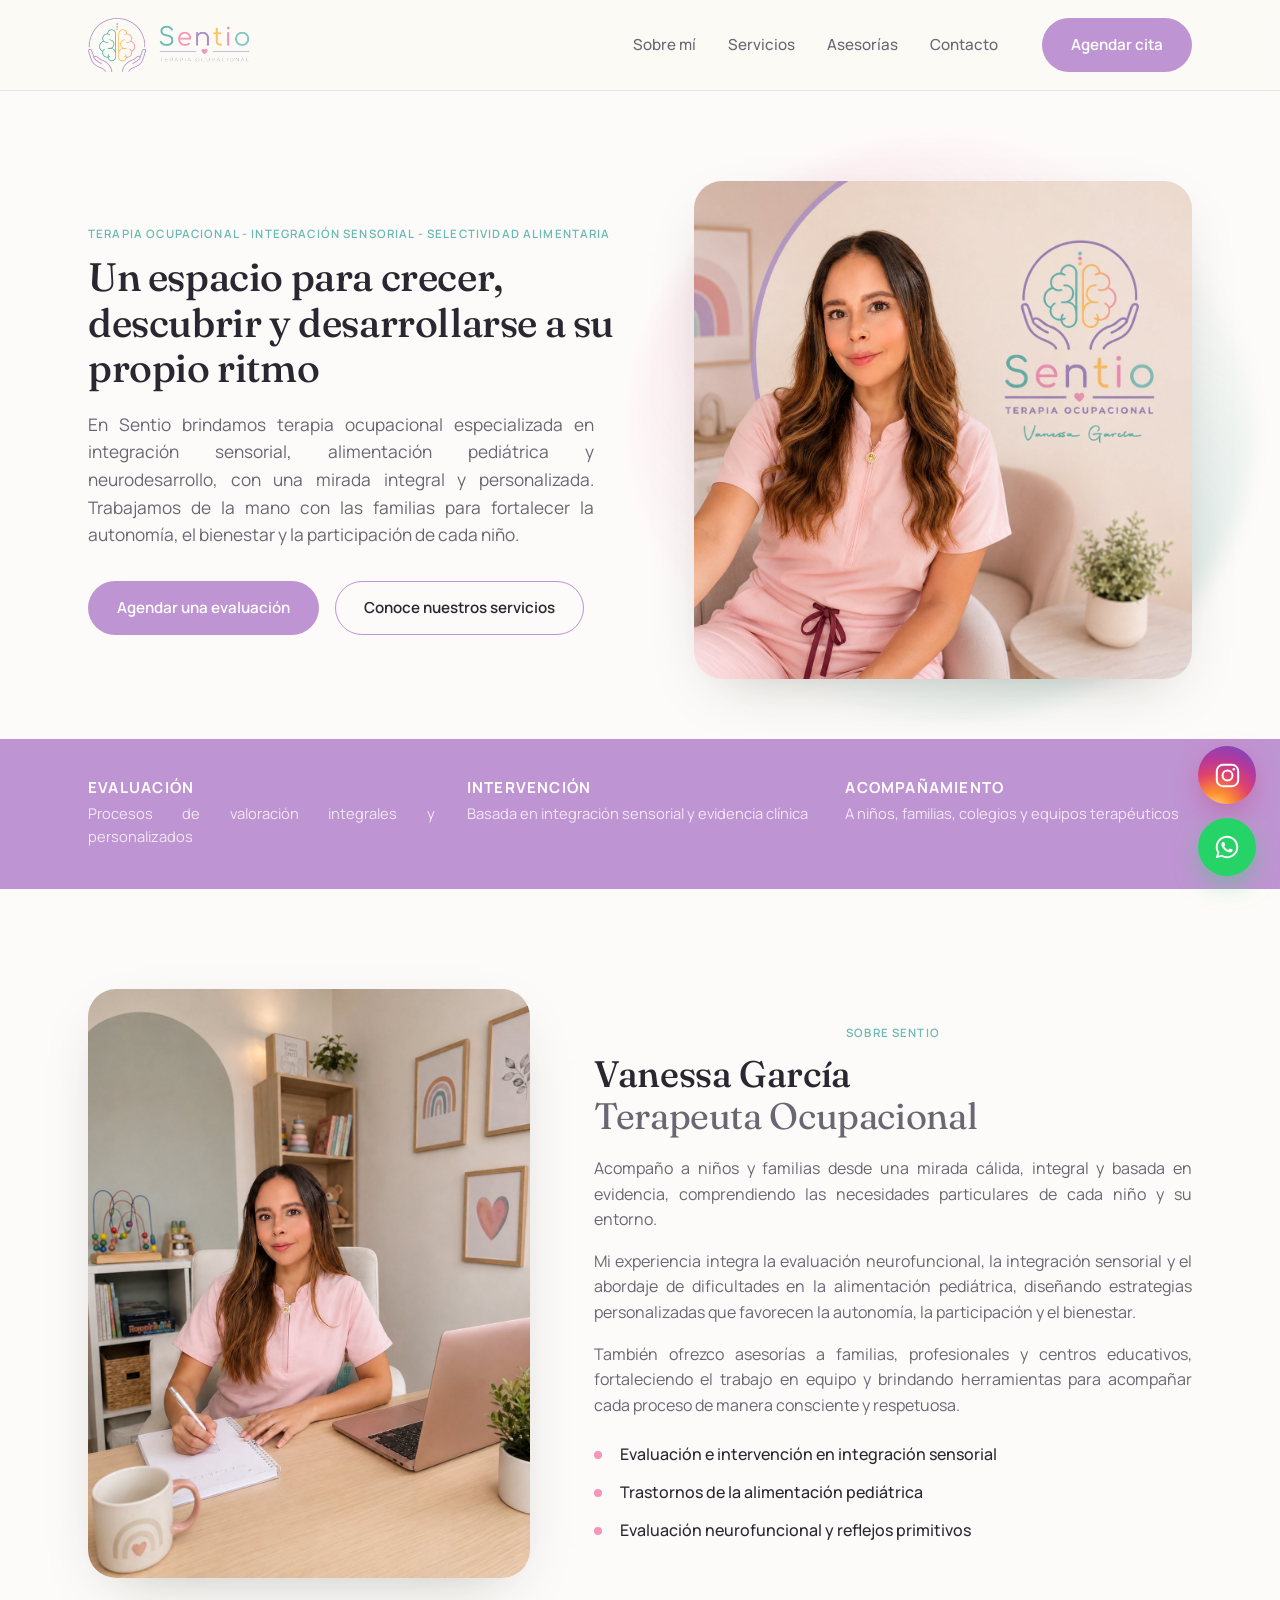
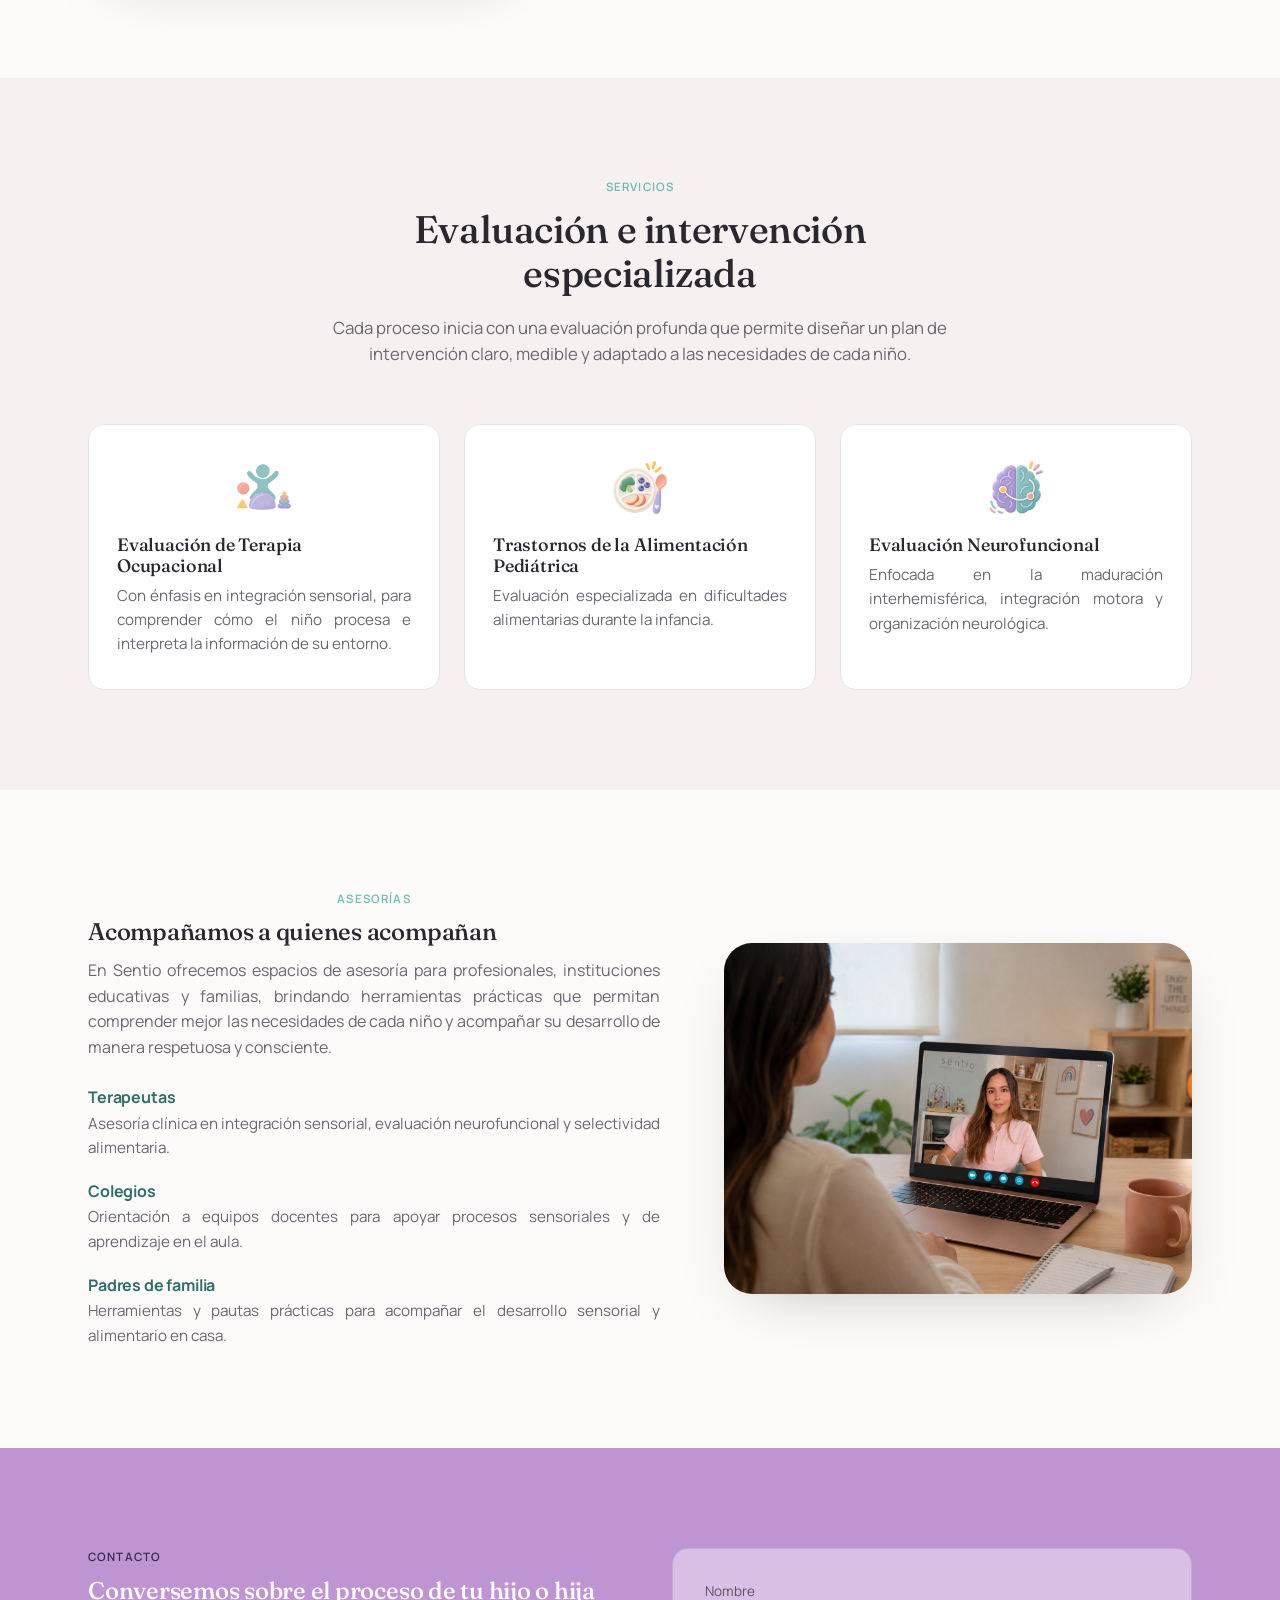
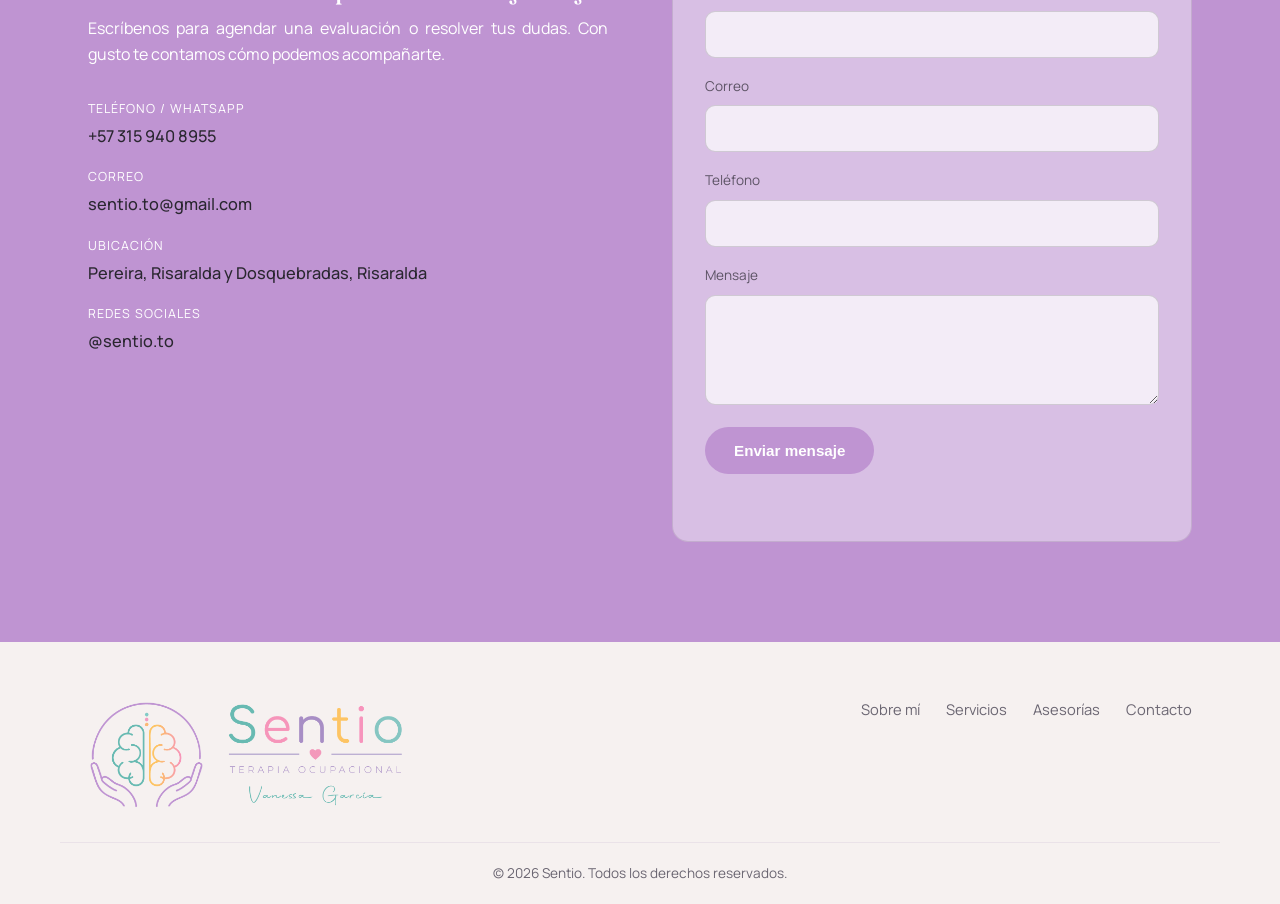
==== commit d25da1bc: "Improve SEO: meta tags, structured data, sitemap, robots.txt - Título y descripción optimizados con " ====
--- a/index.html
+++ b/index.html
@@ -3,13 +3,67 @@
 <head>
 <meta charset="UTF-8">
 <meta name="viewport" content="width=device-width, initial-scale=1.0">
-<title>Sentio | Terapia Ocupacional &mdash; Vanessa García</title>
-<meta name="description" content="Sentio, centro de terapia ocupacional dirigido por Vanessa García. Evaluación e intervención en integración sensorial, trastornos de la alimentación pediátrica, evaluación neurofuncional, reflejos primitivos y selectividad alimentaria. Asesorías para terapeutas, colegios y padres.">
+<title>Sentio | Terapia Ocupacional en Pereira y Dosquebradas</title>
+<meta name="description" content="Terapia ocupacional infantil en Pereira y Dosquebradas: integración sensorial, alimentación pediátrica y evaluación neurofuncional con Vanessa García.">
+<link rel="canonical" href="https://sentioterapiaocupacional.com/">
+
+<!-- Open Graph / Facebook, WhatsApp, Instagram -->
+<meta property="og:type" content="website">
+<meta property="og:url" content="https://sentioterapiaocupacional.com/">
+<meta property="og:site_name" content="Sentio">
+<meta property="og:locale" content="es_CO">
+<meta property="og:title" content="Sentio | Terapia Ocupacional en Pereira y Dosquebradas">
+<meta property="og:description" content="Terapia ocupacional infantil con enfoque en integración sensorial, alimentación pediátrica y neurodesarrollo. Evaluaciones e intervención personalizada con Vanessa García.">
+<meta property="og:image" content="https://sentioterapiaocupacional.com/assets/images/hero.jpg">
+<meta property="og:image:width" content="1254">
+<meta property="og:image:height" content="1254">
+
+<!-- Twitter Card -->
+<meta name="twitter:card" content="summary_large_image">
+<meta name="twitter:title" content="Sentio | Terapia Ocupacional en Pereira y Dosquebradas">
+<meta name="twitter:description" content="Terapia ocupacional infantil con enfoque en integración sensorial, alimentación pediátrica y neurodesarrollo. Evaluaciones e intervención personalizada con Vanessa García.">
+<meta name="twitter:image" content="https://sentioterapiaocupacional.com/assets/images/hero.jpg">
+
 <link rel="preconnect" href="https://fonts.googleapis.com">
 <link rel="preconnect" href="https://fonts.gstatic.com" crossorigin>
 <link href="https://fonts.googleapis.com/css2?family=Fraunces:opsz,wght@9..144,400;9..144,500;9..144,600&family=Manrope:wght@300;400;500;600;700&display=swap" rel="stylesheet">
 <link rel="stylesheet" href="css/style.css">
 <link rel="icon" type="image/png" href="assets/logo/sentio-icon.png">
+<link rel="apple-touch-icon" href="assets/logo/sentio-icon.png">
+
+<script type="application/ld+json">
+{
+  "@context": "https://schema.org",
+  "@type": "MedicalBusiness",
+  "name": "Sentio",
+  "alternateName": "Sentio Terapia Ocupacional",
+  "description": "Centro de terapia ocupacional especializado en integración sensorial, alimentación pediátrica y evaluación neurofuncional.",
+  "url": "https://sentioterapiaocupacional.com/",
+  "image": "https://sentioterapiaocupacional.com/assets/images/hero.jpg",
+  "logo": "https://sentioterapiaocupacional.com/assets/logo/sentio-logo.png",
+  "telephone": "+573159408955",
+  "email": "sentio.to@gmail.com",
+  "priceRange": "$$",
+  "founder": {
+    "@type": "Person",
+    "name": "Vanessa García",
+    "jobTitle": "Terapeuta Ocupacional"
+  },
+  "areaServed": [
+    { "@type": "City", "name": "Pereira" },
+    { "@type": "City", "name": "Dosquebradas" }
+  ],
+  "address": {
+    "@type": "PostalAddress",
+    "addressLocality": "Pereira",
+    "addressRegion": "Risaralda",
+    "addressCountry": "CO"
+  },
+  "sameAs": [
+    "https://www.instagram.com/sentio.to/"
+  ]
+}
+</script>
 </head>
 <body>
 
--- a/css/style.css
+++ b/css/style.css
@@ -285,6 +285,7 @@
   gap: 64px;
   align-items: center;
 }
+.asesorias-copy .eyebrow{ text-align: center; }
 .asesorias-list{ display: flex; flex-direction: column; gap: 22px; margin-top: 28px; }
 .asesorias-item h4{
   font-family: var(--font-body);
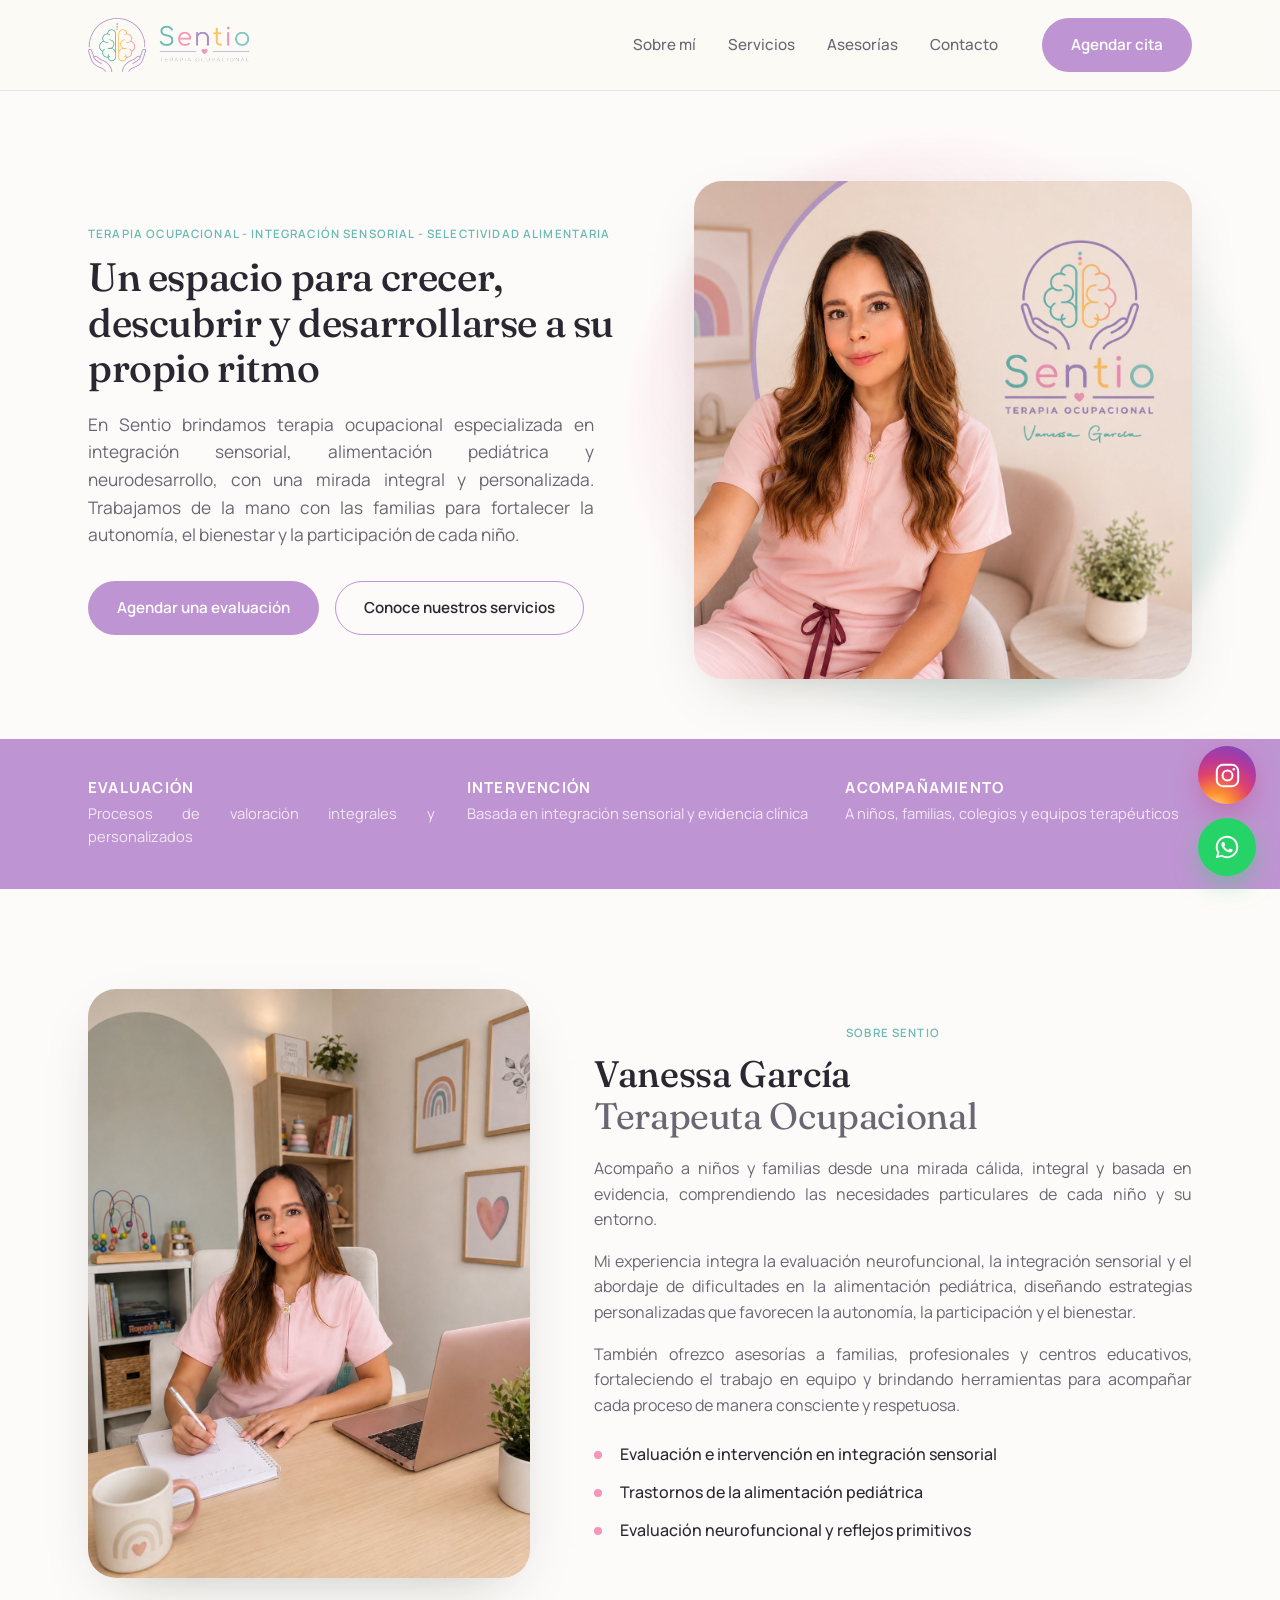
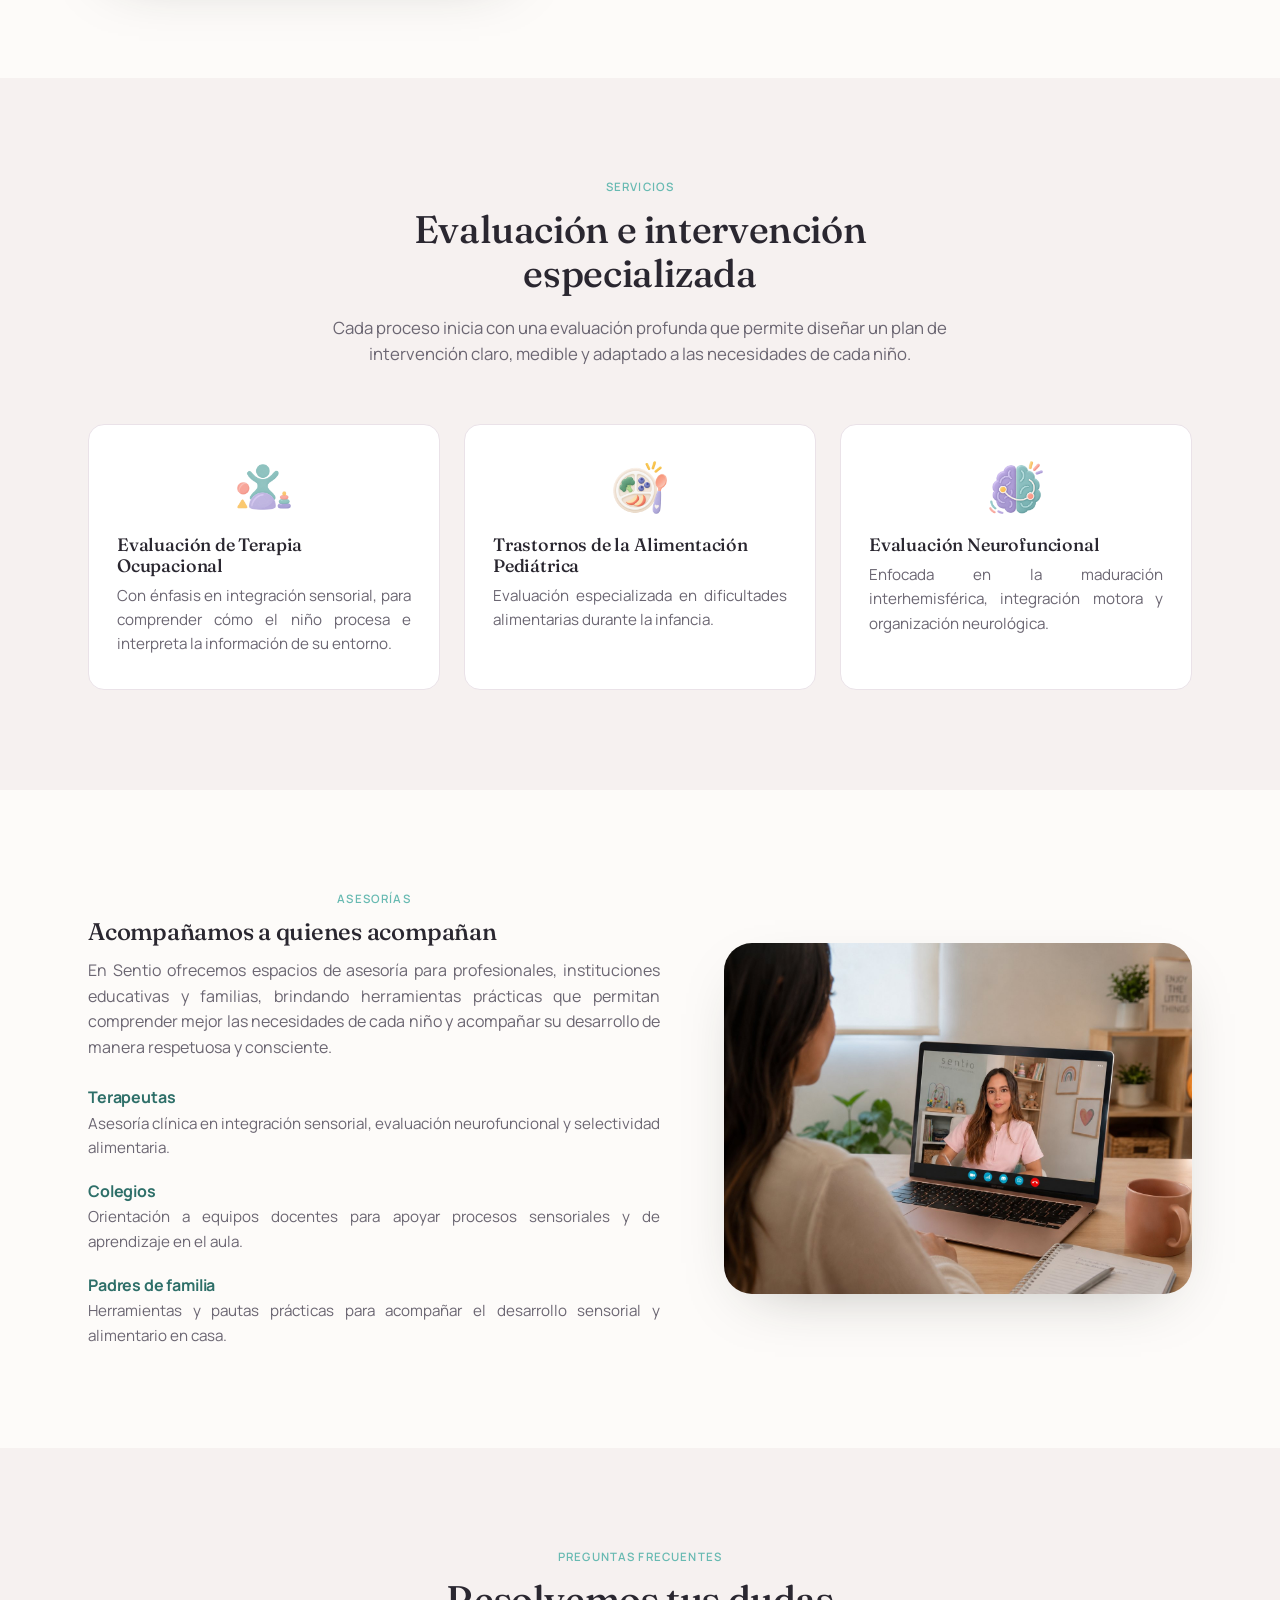
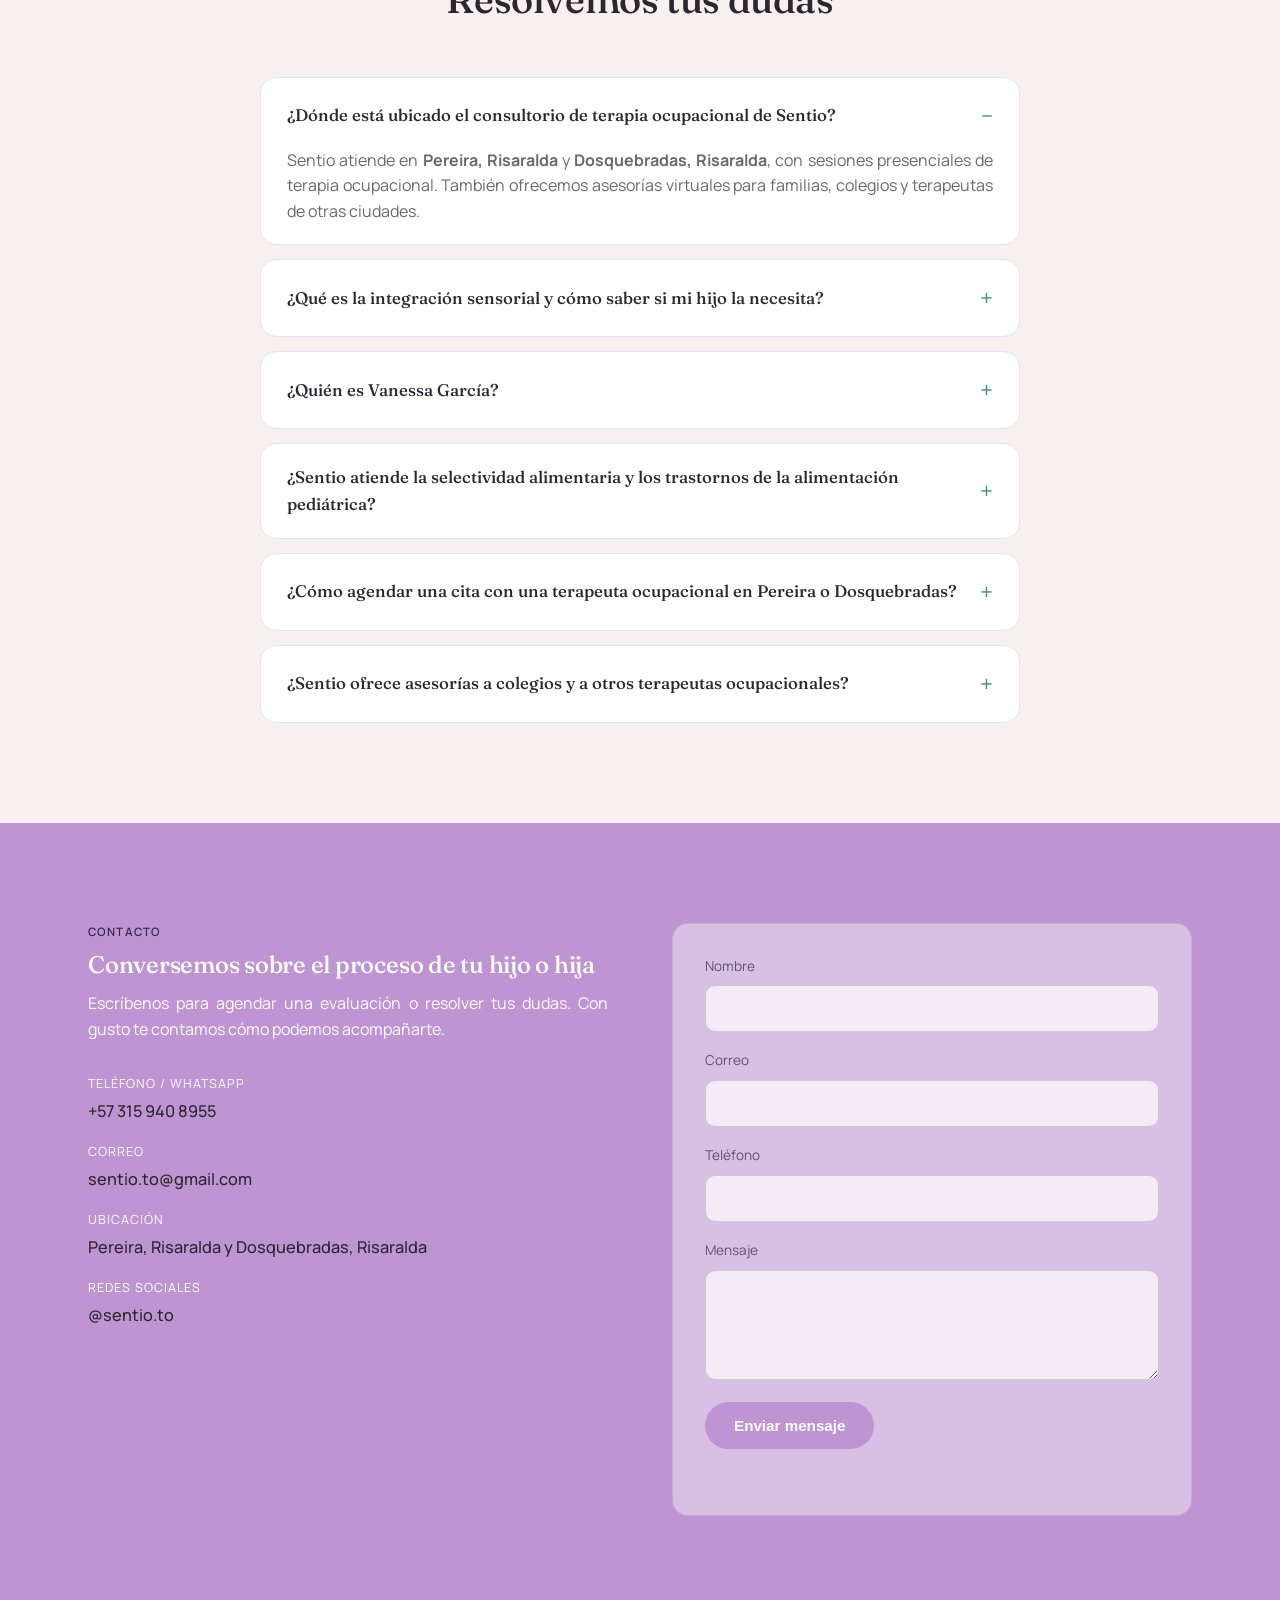
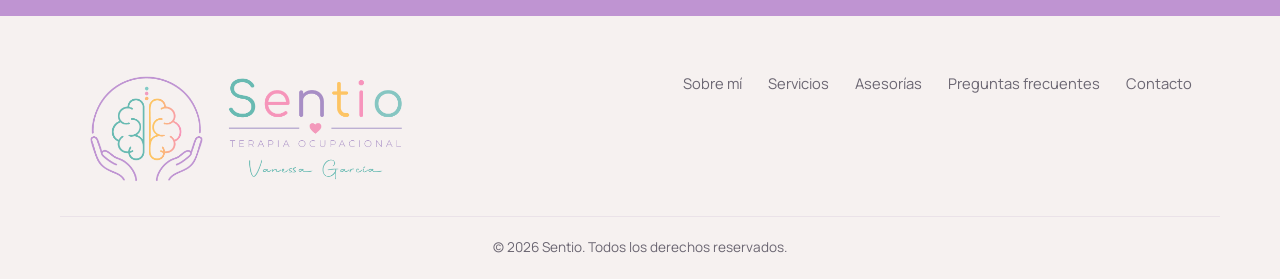
==== commit 7a9dcdfb: "Add FAQ section with FAQPage + expanded schema for local/AI SEO - Nueva sección de preguntas frecuen" ====
--- a/index.html
+++ b/index.html
@@ -47,7 +47,8 @@
   "founder": {
     "@type": "Person",
     "name": "Vanessa García",
-    "jobTitle": "Terapeuta Ocupacional"
+    "jobTitle": "Terapeuta Ocupacional",
+    "knowsAbout": ["Integración sensorial", "Alimentación pediátrica", "Evaluación neurofuncional", "Reflejos primitivos", "Selectividad alimentaria"]
   },
   "areaServed": [
     { "@type": "City", "name": "Pereira" },
@@ -59,8 +60,66 @@
     "addressRegion": "Risaralda",
     "addressCountry": "CO"
   },
+  "knowsAbout": ["Integración sensorial", "Terapia ocupacional infantil", "Alimentación pediátrica", "Evaluación neurofuncional", "Reflejos primitivos", "Selectividad alimentaria"],
+  "medicalSpecialty": "Occupational Therapy",
   "sameAs": [
     "https://www.instagram.com/sentio.to/"
+  ]
+}
+</script>
+<script type="application/ld+json">
+{
+  "@context": "https://schema.org",
+  "@type": "FAQPage",
+  "mainEntity": [
+    {
+      "@type": "Question",
+      "name": "¿Dónde está ubicado el consultorio de terapia ocupacional de Sentio?",
+      "acceptedAnswer": {
+        "@type": "Answer",
+        "text": "Sentio atiende en Pereira, Risaralda y Dosquebradas, Risaralda, con sesiones presenciales de terapia ocupacional. También ofrecemos asesorías virtuales para familias, colegios y terapeutas de otras ciudades."
+      }
+    },
+    {
+      "@type": "Question",
+      "name": "¿Qué es la integración sensorial y cómo saber si mi hijo la necesita?",
+      "acceptedAnswer": {
+        "@type": "Answer",
+        "text": "La integración sensorial es el proceso mediante el cual el cerebro organiza e interpreta la información que recibe de los sentidos para responder de forma adecuada al entorno. Algunas señales frecuentes son: alta o baja sensibilidad al tacto, al sonido o al movimiento, dificultad de coordinación motora, baja tolerancia a ciertas texturas de comida o ropa, y dificultad para regular emociones ante estímulos del entorno. Una evaluación con una terapeuta ocupacional especializada en integración sensorial, como Vanessa García en Sentio, permite identificar estas necesidades y diseñar un plan de intervención adecuado."
+      }
+    },
+    {
+      "@type": "Question",
+      "name": "¿Quién es Vanessa García?",
+      "acceptedAnswer": {
+        "@type": "Answer",
+        "text": "Vanessa García es la terapeuta ocupacional fundadora de Sentio, especializada en integración sensorial, evaluación neurofuncional, reflejos primitivos y alimentación pediátrica. Atiende en Pereira y Dosquebradas, Risaralda, y ofrece además asesorías a otros terapeutas, colegios y padres de familia."
+      }
+    },
+    {
+      "@type": "Question",
+      "name": "¿Sentio atiende la selectividad alimentaria y los trastornos de la alimentación pediátrica?",
+      "acceptedAnswer": {
+        "@type": "Answer",
+        "text": "Sí. Sentio realiza evaluación e intervención en trastornos de la alimentación pediátrica y selectividad alimentaria, entendiendo cómo estas dificultades se relacionan con el procesamiento sensorial y el desarrollo neurofuncional de cada niño."
+      }
+    },
+    {
+      "@type": "Question",
+      "name": "¿Cómo agendar una cita con una terapeuta ocupacional en Pereira o Dosquebradas?",
+      "acceptedAnswer": {
+        "@type": "Answer",
+        "text": "Puedes escribir directamente por WhatsApp al +57 315 940 8955 o al correo sentio.to@gmail.com para agendar una evaluación inicial o resolver dudas."
+      }
+    },
+    {
+      "@type": "Question",
+      "name": "¿Sentio ofrece asesorías a colegios y a otros terapeutas ocupacionales?",
+      "acceptedAnswer": {
+        "@type": "Answer",
+        "text": "Sí. Además de la atención directa a niños y familias, Sentio ofrece asesorías clínicas a otros terapeutas, orientación a equipos docentes de colegios y herramientas prácticas para padres de familia, en temas de integración sensorial, evaluación neurofuncional y alimentación pediátrica."
+      }
+    }
   ]
 }
 </script>
@@ -232,6 +291,48 @@
     </div>
     <div class="asesorias-media">
       <img src="assets/images/asesorias.jpg" alt="Asesoría virtual de Sentio a terapeutas, colegios y padres" class="asesorias-photo">
+    </div>
+  </div>
+</section>
+
+<!-- ============ PREGUNTAS FRECUENTES ============ -->
+<section class="section section-alt" id="preguntas">
+  <div class="container">
+    <div class="section-head">
+      <p class="eyebrow">Preguntas frecuentes</p>
+      <h2>Resolvemos tus dudas</h2>
+    </div>
+
+    <div class="faq-list">
+      <details class="faq-item" open>
+        <summary>¿Dónde está ubicado el consultorio de terapia ocupacional de Sentio?</summary>
+        <p>Sentio atiende en <strong>Pereira, Risaralda</strong> y <strong>Dosquebradas, Risaralda</strong>, con sesiones presenciales de terapia ocupacional. También ofrecemos asesorías virtuales para familias, colegios y terapeutas de otras ciudades.</p>
+      </details>
+
+      <details class="faq-item">
+        <summary>¿Qué es la integración sensorial y cómo saber si mi hijo la necesita?</summary>
+        <p>La integración sensorial es el proceso mediante el cual el cerebro organiza e interpreta la información que recibe de los sentidos para responder de forma adecuada al entorno. Algunas señales frecuentes en niños que podrían beneficiarse de una evaluación son: alta o baja sensibilidad al tacto, al sonido o al movimiento, dificultad de coordinación motora, baja tolerancia a ciertas texturas de comida o ropa, y dificultad para regular emociones ante estímulos del entorno. Una evaluación con una terapeuta ocupacional especializada en integración sensorial, como Vanessa García en Sentio, permite identificar estas necesidades y diseñar un plan de intervención adecuado.</p>
+      </details>
+
+      <details class="faq-item">
+        <summary>¿Quién es Vanessa García?</summary>
+        <p>Vanessa García es la terapeuta ocupacional fundadora de Sentio, especializada en integración sensorial, evaluación neurofuncional, reflejos primitivos y alimentación pediátrica. Atiende en Pereira y Dosquebradas, Risaralda, y ofrece además asesorías a otros terapeutas, colegios y padres de familia.</p>
+      </details>
+
+      <details class="faq-item">
+        <summary>¿Sentio atiende la selectividad alimentaria y los trastornos de la alimentación pediátrica?</summary>
+        <p>Sí. Sentio realiza evaluación e intervención en trastornos de la alimentación pediátrica y selectividad alimentaria, entendiendo cómo estas dificultades se relacionan con el procesamiento sensorial y el desarrollo neurofuncional de cada niño.</p>
+      </details>
+
+      <details class="faq-item">
+        <summary>¿Cómo agendar una cita con una terapeuta ocupacional en Pereira o Dosquebradas?</summary>
+        <p>Puedes escribirnos directamente por <a href="https://wa.me/573159408955" target="_blank" rel="noopener">WhatsApp al +57 315 940 8955</a> o al correo <a href="mailto:sentio.to@gmail.com">sentio.to@gmail.com</a> para agendar una evaluación inicial o resolver tus dudas.</p>
+      </details>
+
+      <details class="faq-item">
+        <summary>¿Sentio ofrece asesorías a colegios y a otros terapeutas ocupacionales?</summary>
+        <p>Sí. Además de la atención directa a niños y familias, Sentio ofrece asesorías clínicas a otros terapeutas, orientación a equipos docentes de colegios y herramientas prácticas para padres de familia, en temas de integración sensorial, evaluación neurofuncional y alimentación pediátrica.</p>
+      </details>
     </div>
   </div>
 </section>
@@ -304,6 +405,7 @@
       <a href="#sobre">Sobre mí</a>
       <a href="#servicios">Servicios</a>
       <a href="#asesorias">Asesorías</a>
+      <a href="#preguntas">Preguntas frecuentes</a>
       <a href="#contacto">Contacto</a>
     </nav>
   </div>
--- a/css/style.css
+++ b/css/style.css
@@ -302,6 +302,45 @@
   border-radius: var(--radius-lg);
   box-shadow: var(--shadow-soft);
 }
+
+/* --- Preguntas frecuentes --- */
+.faq-list{
+  max-width: 760px;
+  margin: 0 auto;
+  display: flex;
+  flex-direction: column;
+  gap: 14px;
+}
+.faq-item{
+  background: var(--color-surface);
+  border: 1px solid var(--color-border);
+  border-radius: var(--radius-md);
+  padding: 20px 26px;
+}
+.faq-item summary{
+  cursor: pointer;
+  font-family: var(--font-display);
+  font-size: 1.05rem;
+  font-weight: 500;
+  color: var(--color-ink);
+  list-style: none;
+  display: flex;
+  align-items: center;
+  justify-content: space-between;
+  gap: 16px;
+}
+.faq-item summary::-webkit-details-marker{ display: none; }
+.faq-item summary::after{
+  content: "+";
+  flex-shrink: 0;
+  font-family: var(--font-body);
+  font-size: 1.4rem;
+  font-weight: 400;
+  color: var(--color-primary);
+  transition: transform .2s ease;
+}
+.faq-item[open] summary::after{ content: "\2212"; }
+.faq-item p{ margin: 14px 0 0; }
 
 /* --- Contacto --- */
 .section-dark{
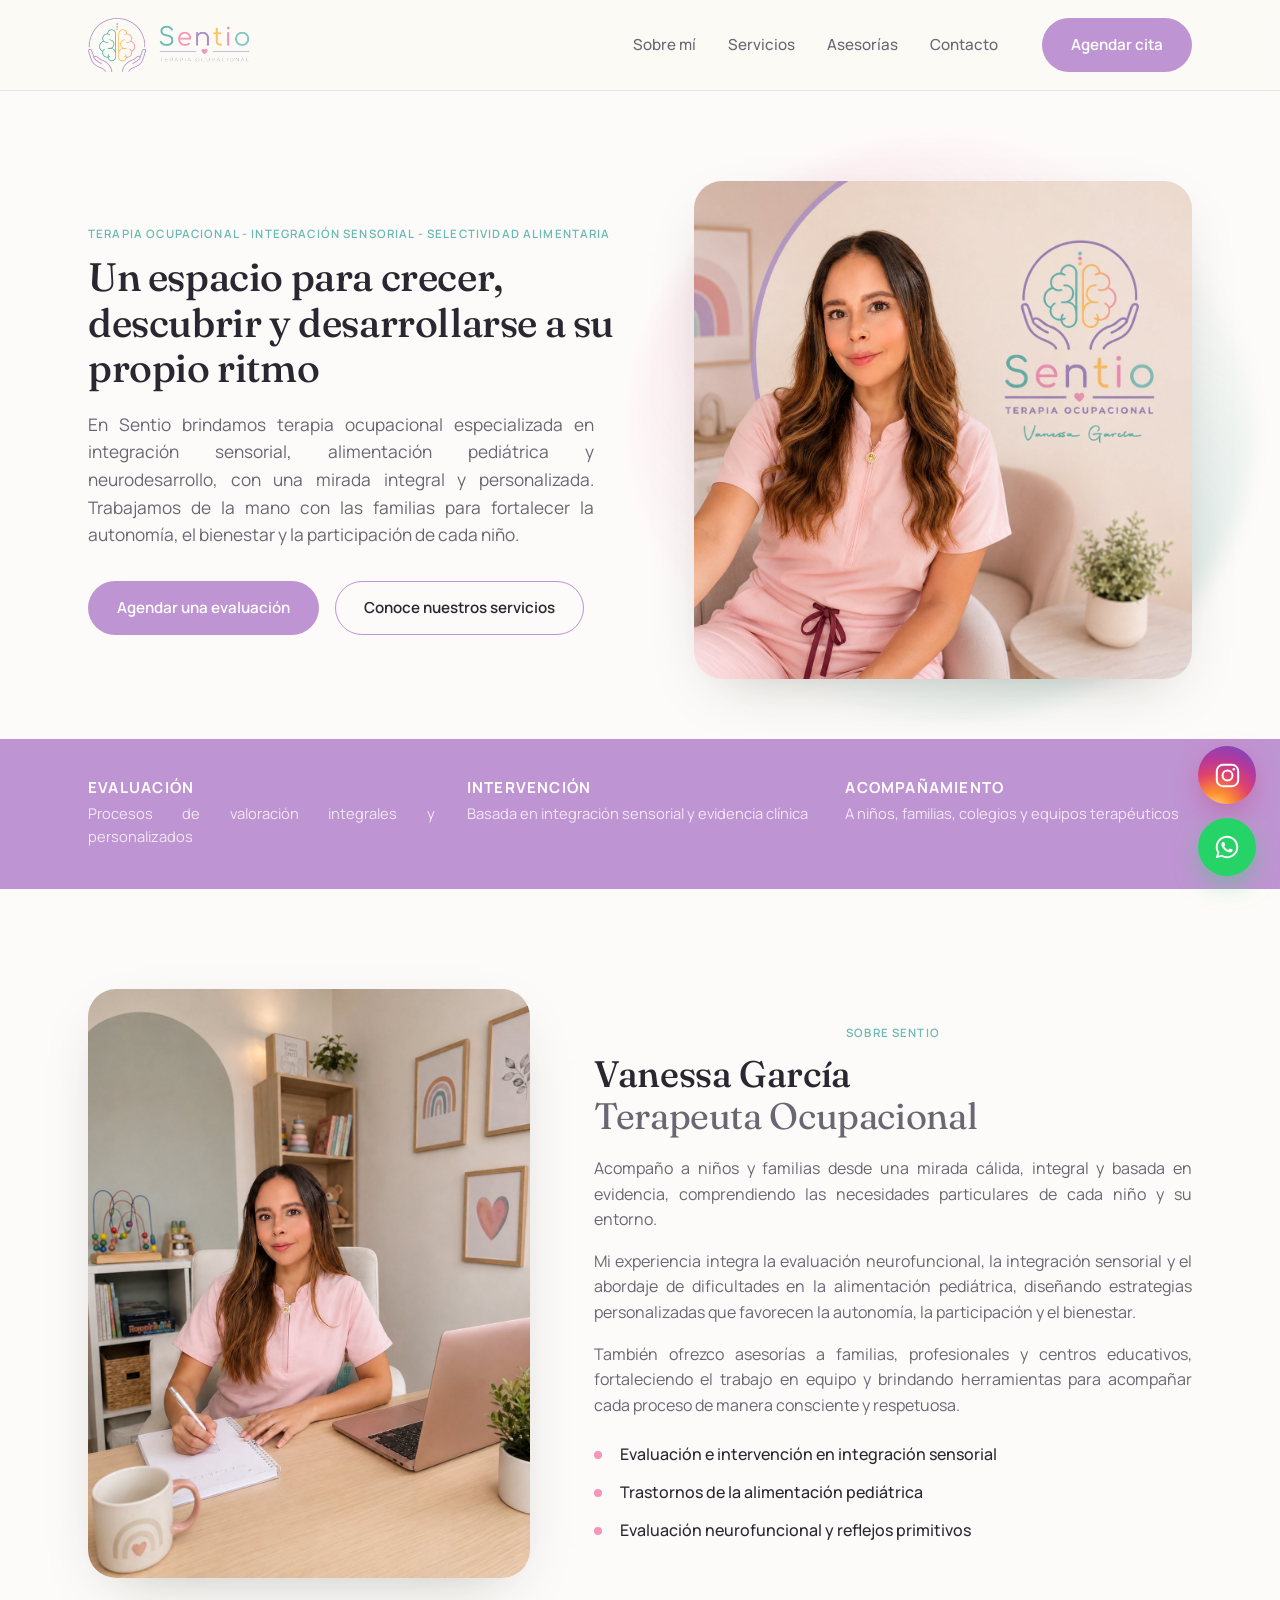
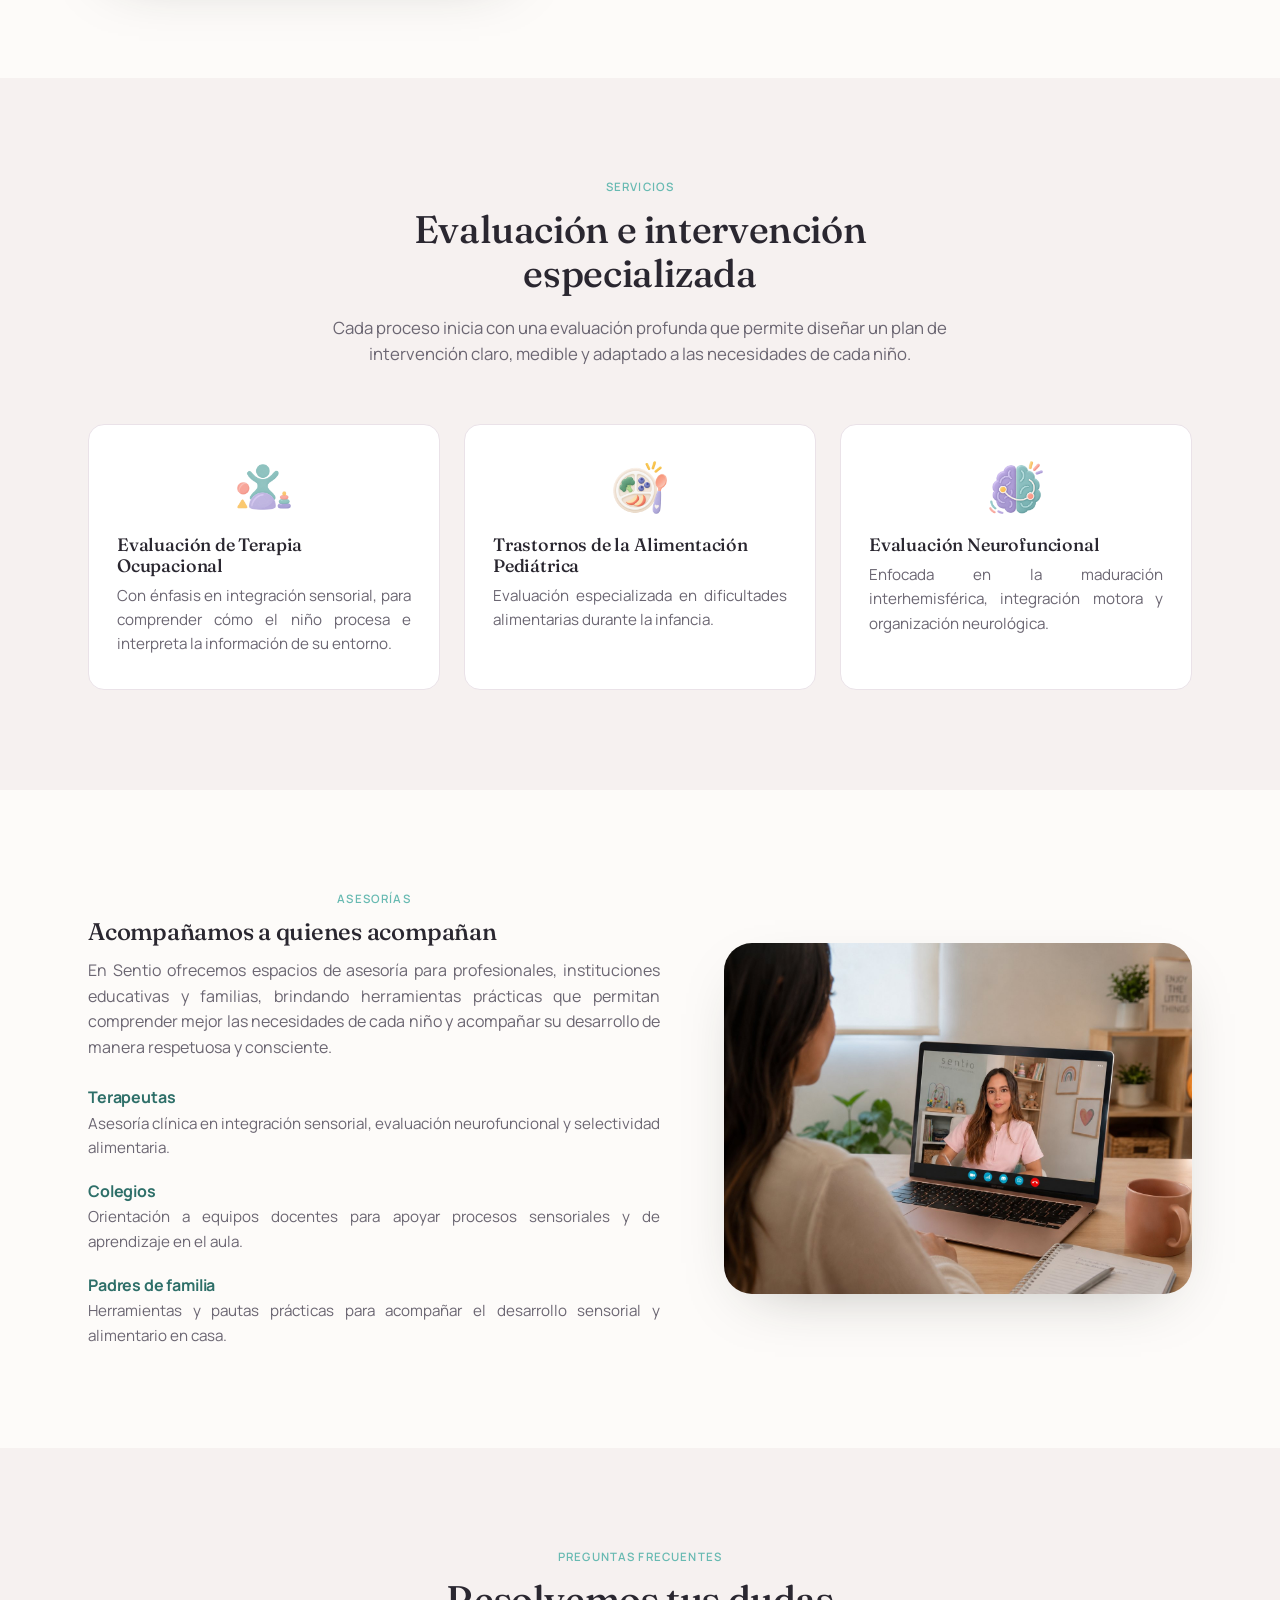
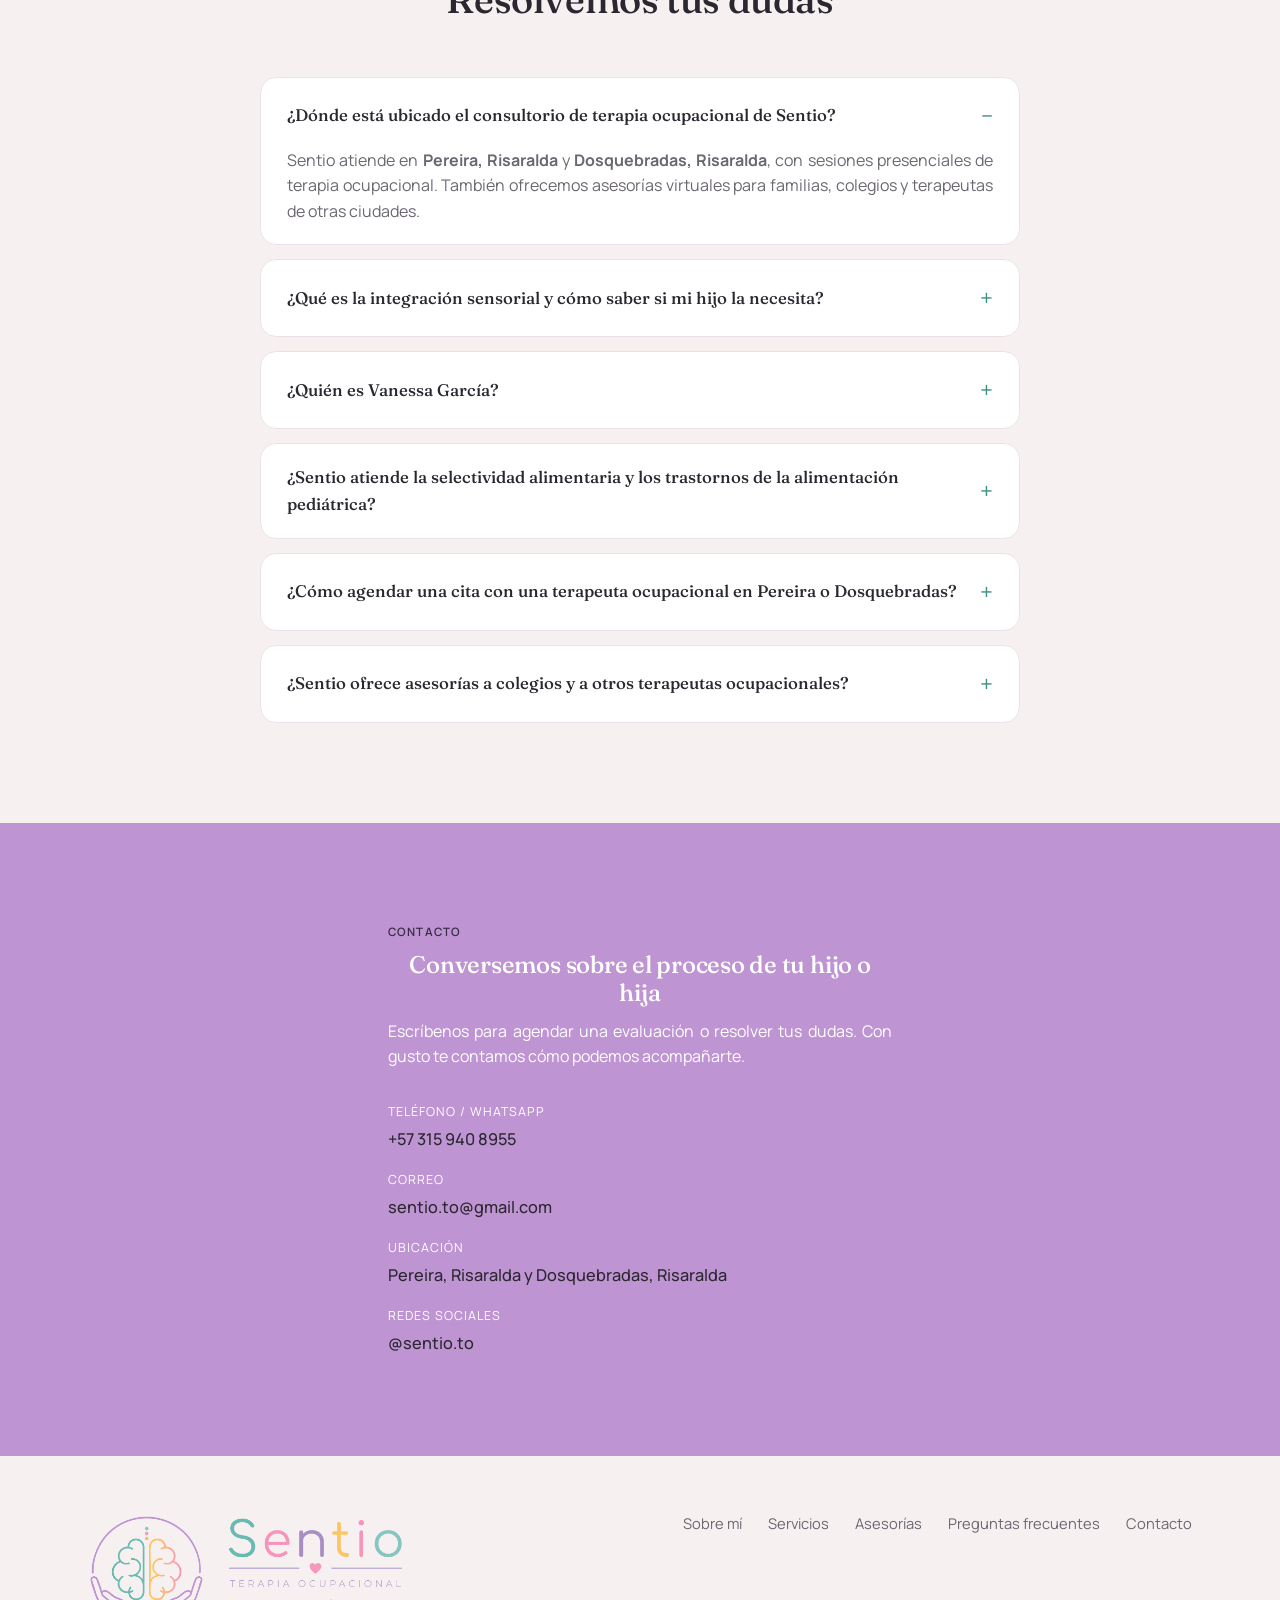
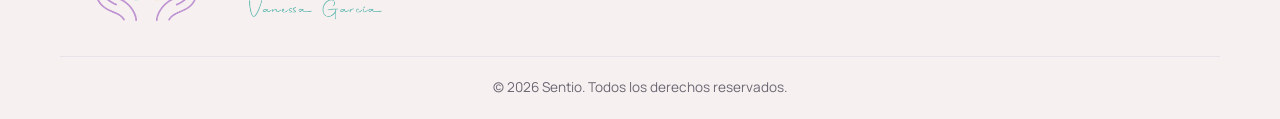
==== commit 84bb8e24: "Hide contact form temporarily El formulario se oculta con el atributo hidden (fácil de revertir) y l" ====
--- a/index.html
+++ b/index.html
@@ -339,7 +339,7 @@
 
 <!-- ============ CONTACTO ============ -->
 <section class="section section-dark" id="contacto">
-  <div class="container contact-grid">
+  <div class="container contact-grid contact-grid--no-form">
     <div class="contact-copy">
       <p class="eyebrow">Contacto</p>
       <h2>Conversemos sobre el proceso de tu hijo o hija</h2>
@@ -367,7 +367,8 @@
       </ul>
     </div>
 
-    <form class="contact-form" id="contact-form" action="contact.php" method="POST">
+    <!-- Formulario oculto temporalmente (ver .contact-grid--no-form en style.css) -->
+    <form class="contact-form" id="contact-form" action="contact.php" method="POST" hidden>
       <div class="form-row">
         <label for="name">Nombre</label>
         <input type="text" id="name" name="name" required>
--- a/css/style.css
+++ b/css/style.css
@@ -356,11 +356,19 @@
   gap: 64px;
   align-items: start;
 }
+.contact-grid--no-form{
+  grid-template-columns: 1fr;
+  max-width: 560px;
+  margin: 0 auto;
+  text-align: center;
+}
+.contact-grid--no-form .contact-details{ text-align: left; }
 .contact-details{ display: flex; flex-direction: column; gap: 18px; margin-top: 32px; }
 .contact-details li{ display: flex; flex-direction: column; gap: 4px; }
 .contact-label{ font-size: .78rem; text-transform: uppercase; letter-spacing: .08em; color: #fff; }
 .contact-details a, .contact-details span:not(.contact-label){ font-size: 1.02rem; font-weight: 500; color: var(--color-ink); }
 
+.contact-form[hidden]{ display: none; }
 .contact-form{
   position: relative;
   background: rgba(255,255,255,.4);
@@ -405,7 +413,7 @@
   border-bottom: 1px solid var(--color-border);
 }
 .footer-logo-img{ height: 112px; width: auto; }
-.footer-nav{ display: flex; gap: 26px; }
+.footer-nav{ display: flex; flex-wrap: wrap; row-gap: 10px; column-gap: 26px; }
 .footer-nav a{ font-size: .92rem; color: var(--color-ink-soft); }
 .footer-nav a:hover{ color: var(--color-primary-dark); }
 .footer-copy{ text-align: center; font-size: .85rem; padding: 20px 0; margin: 0; color: var(--color-ink-soft); }
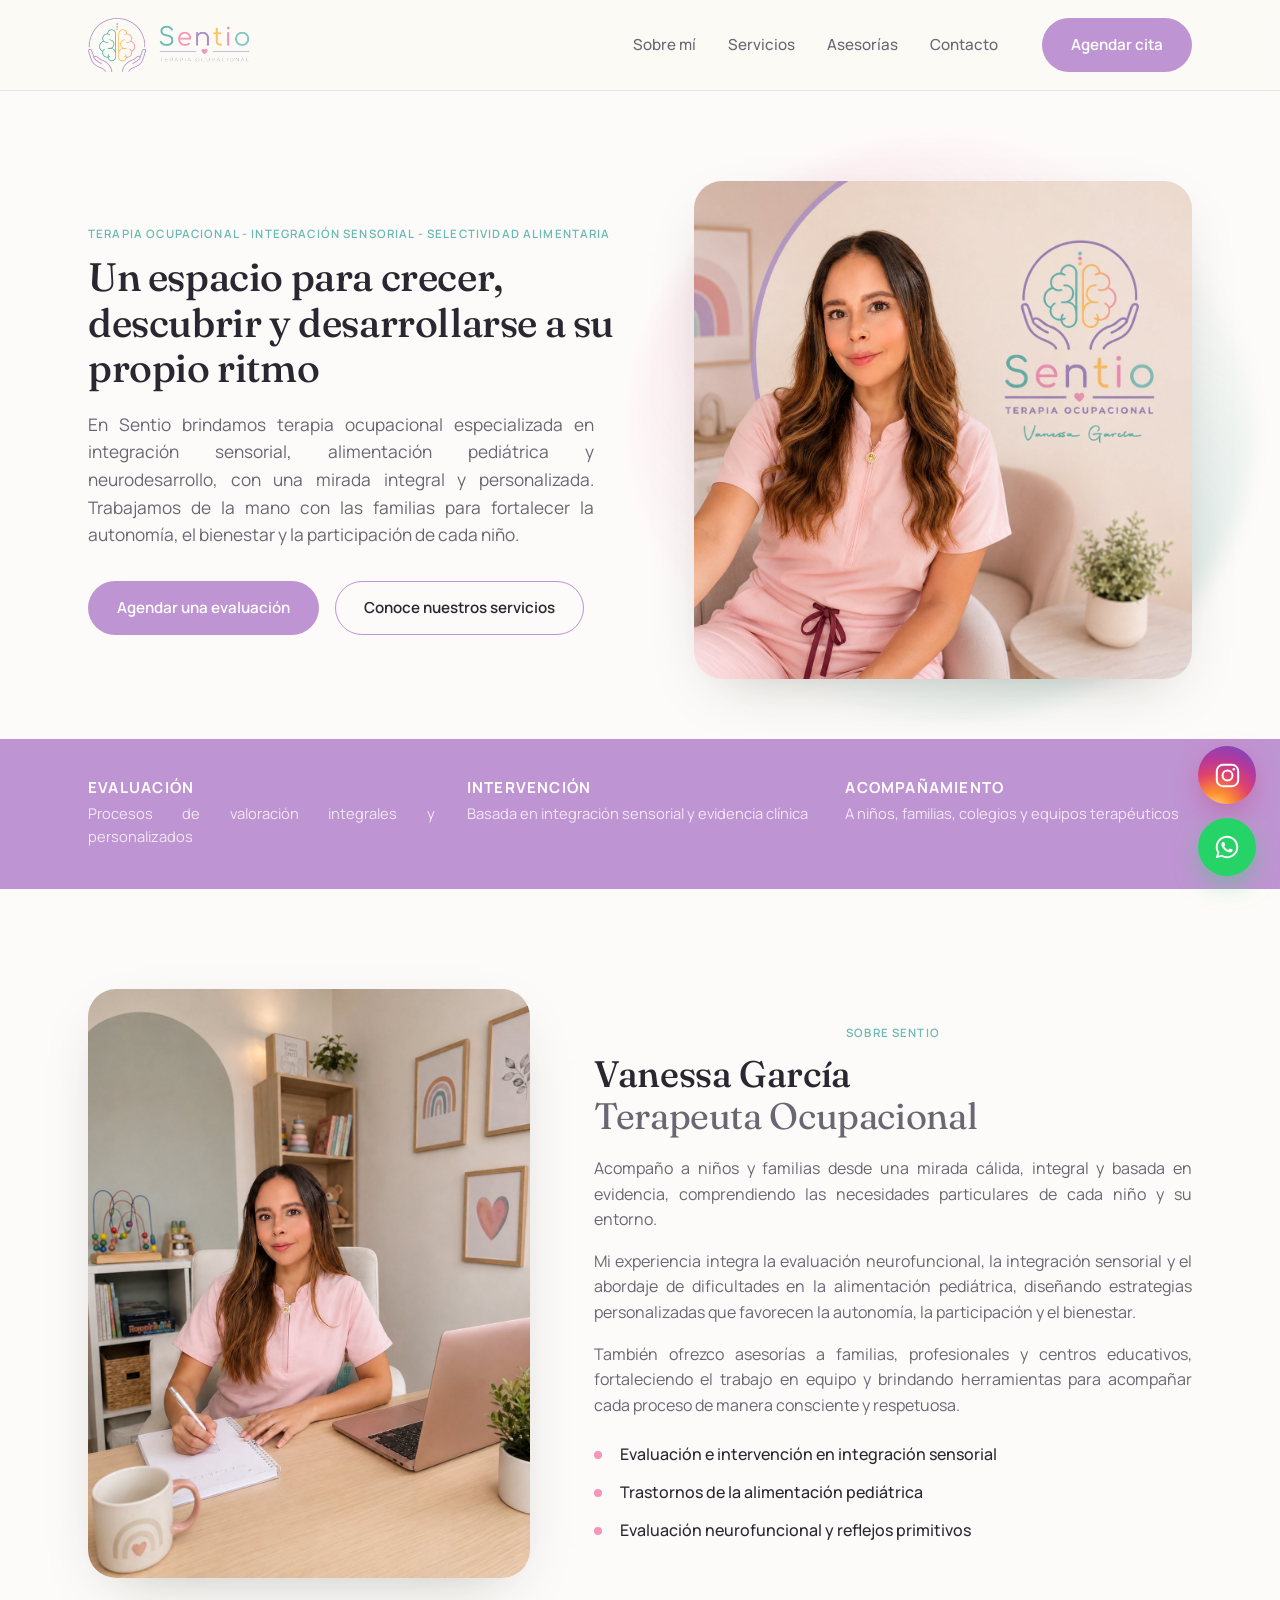
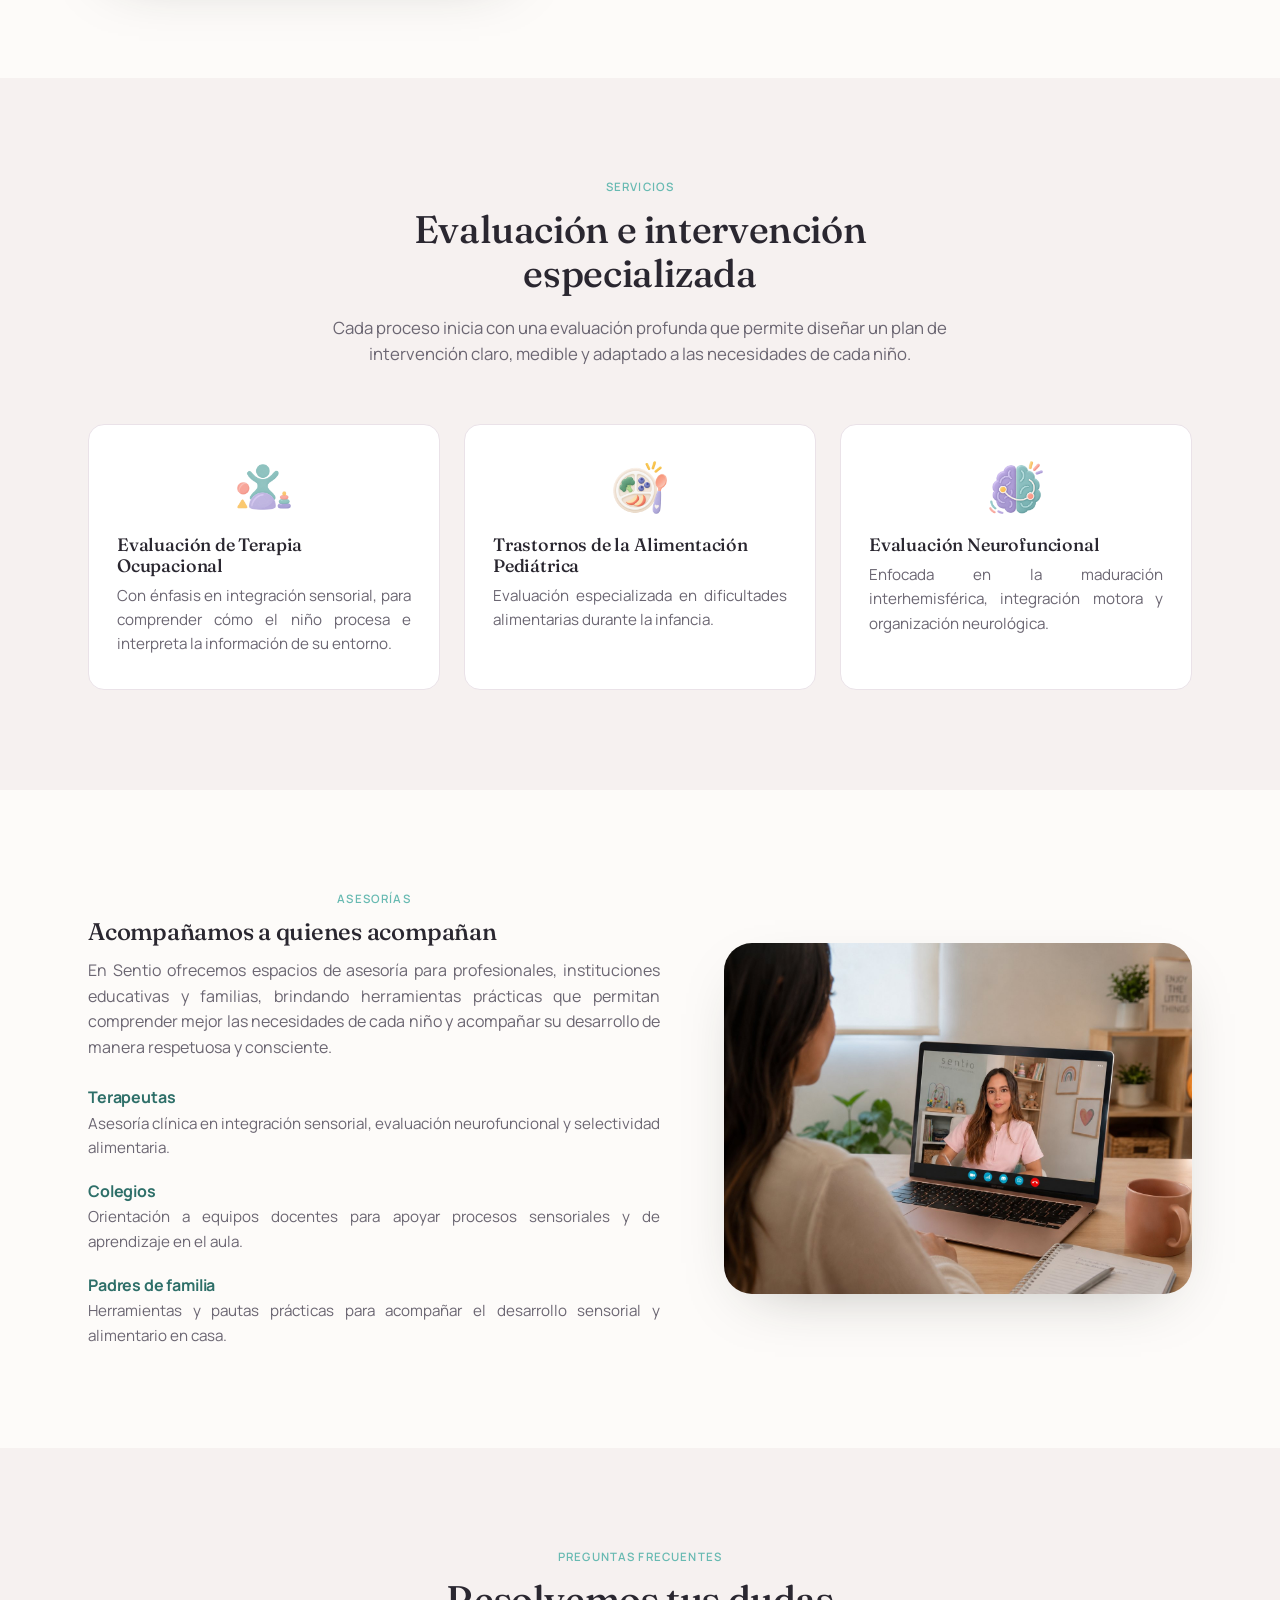
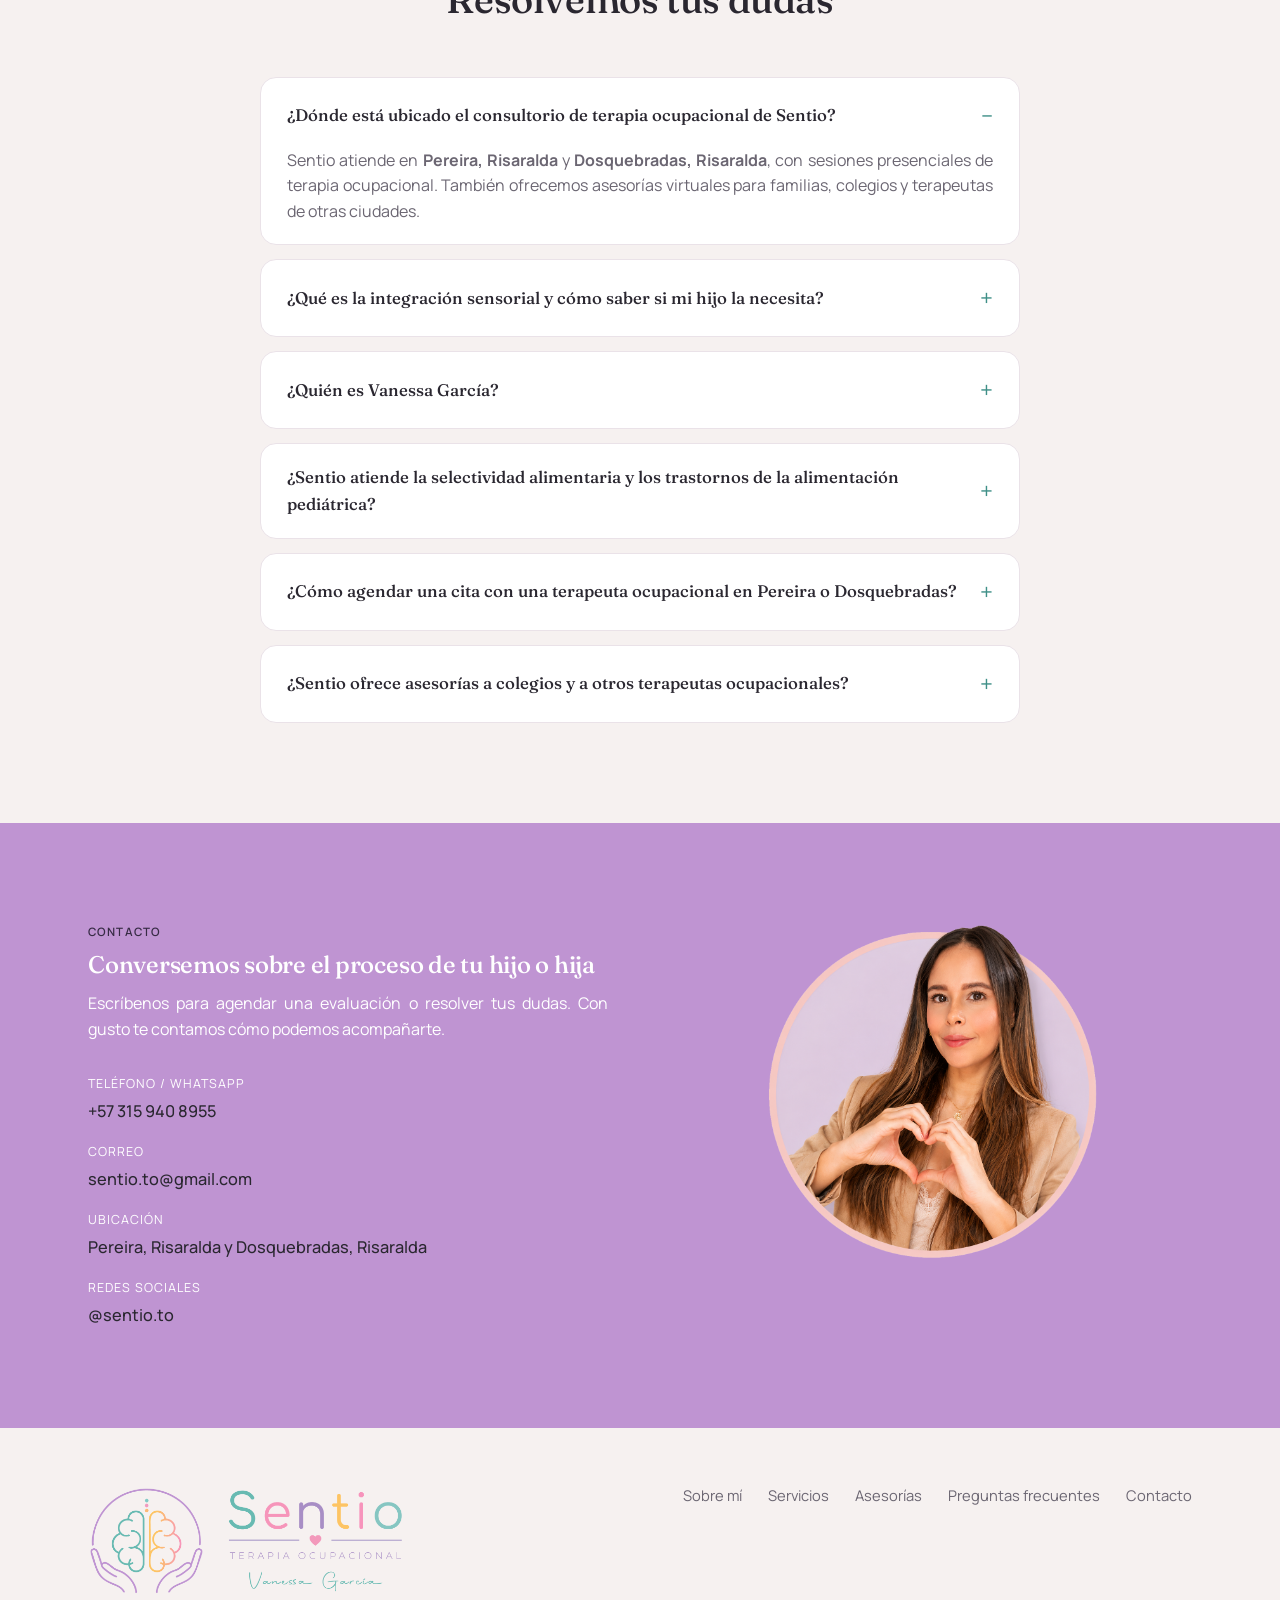
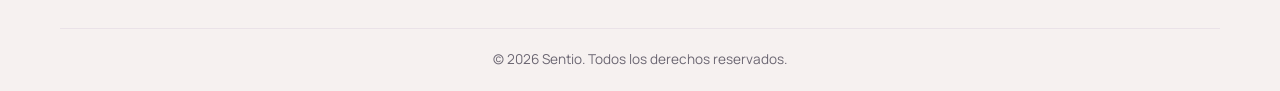
==== commit 99613391: "Add Vanessa's photo in place of the hidden contact form Reutiliza la misma foto del avatar de la pág" ====
--- a/index.html
+++ b/index.html
@@ -339,7 +339,7 @@
 
 <!-- ============ CONTACTO ============ -->
 <section class="section section-dark" id="contacto">
-  <div class="container contact-grid contact-grid--no-form">
+  <div class="container contact-grid">
     <div class="contact-copy">
       <p class="eyebrow">Contacto</p>
       <h2>Conversemos sobre el proceso de tu hijo o hija</h2>
@@ -367,7 +367,11 @@
       </ul>
     </div>
 
-    <!-- Formulario oculto temporalmente (ver .contact-grid--no-form en style.css) -->
+    <div class="contact-photo">
+      <img src="assets/images/avatar-ring.png" alt="Vanessa García, terapeuta ocupacional de Sentio" class="contact-photo-img">
+    </div>
+
+    <!-- Formulario oculto temporalmente -->
     <form class="contact-form" id="contact-form" action="contact.php" method="POST" hidden>
       <div class="form-row">
         <label for="name">Nombre</label>
--- a/css/style.css
+++ b/css/style.css
@@ -356,14 +356,18 @@
   gap: 64px;
   align-items: start;
 }
-.contact-grid--no-form{
-  grid-template-columns: 1fr;
-  max-width: 560px;
-  margin: 0 auto;
-  text-align: center;
-}
-.contact-grid--no-form .contact-details{ text-align: left; }
 .contact-details{ display: flex; flex-direction: column; gap: 18px; margin-top: 32px; }
+
+.contact-photo{
+  display: flex;
+  align-items: center;
+  justify-content: center;
+}
+.contact-photo-img{
+  width: 100%;
+  max-width: 340px;
+  height: auto;
+}
 .contact-details li{ display: flex; flex-direction: column; gap: 4px; }
 .contact-label{ font-size: .78rem; text-transform: uppercase; letter-spacing: .08em; color: #fff; }
 .contact-details a, .contact-details span:not(.contact-label){ font-size: 1.02rem; font-weight: 500; color: var(--color-ink); }
